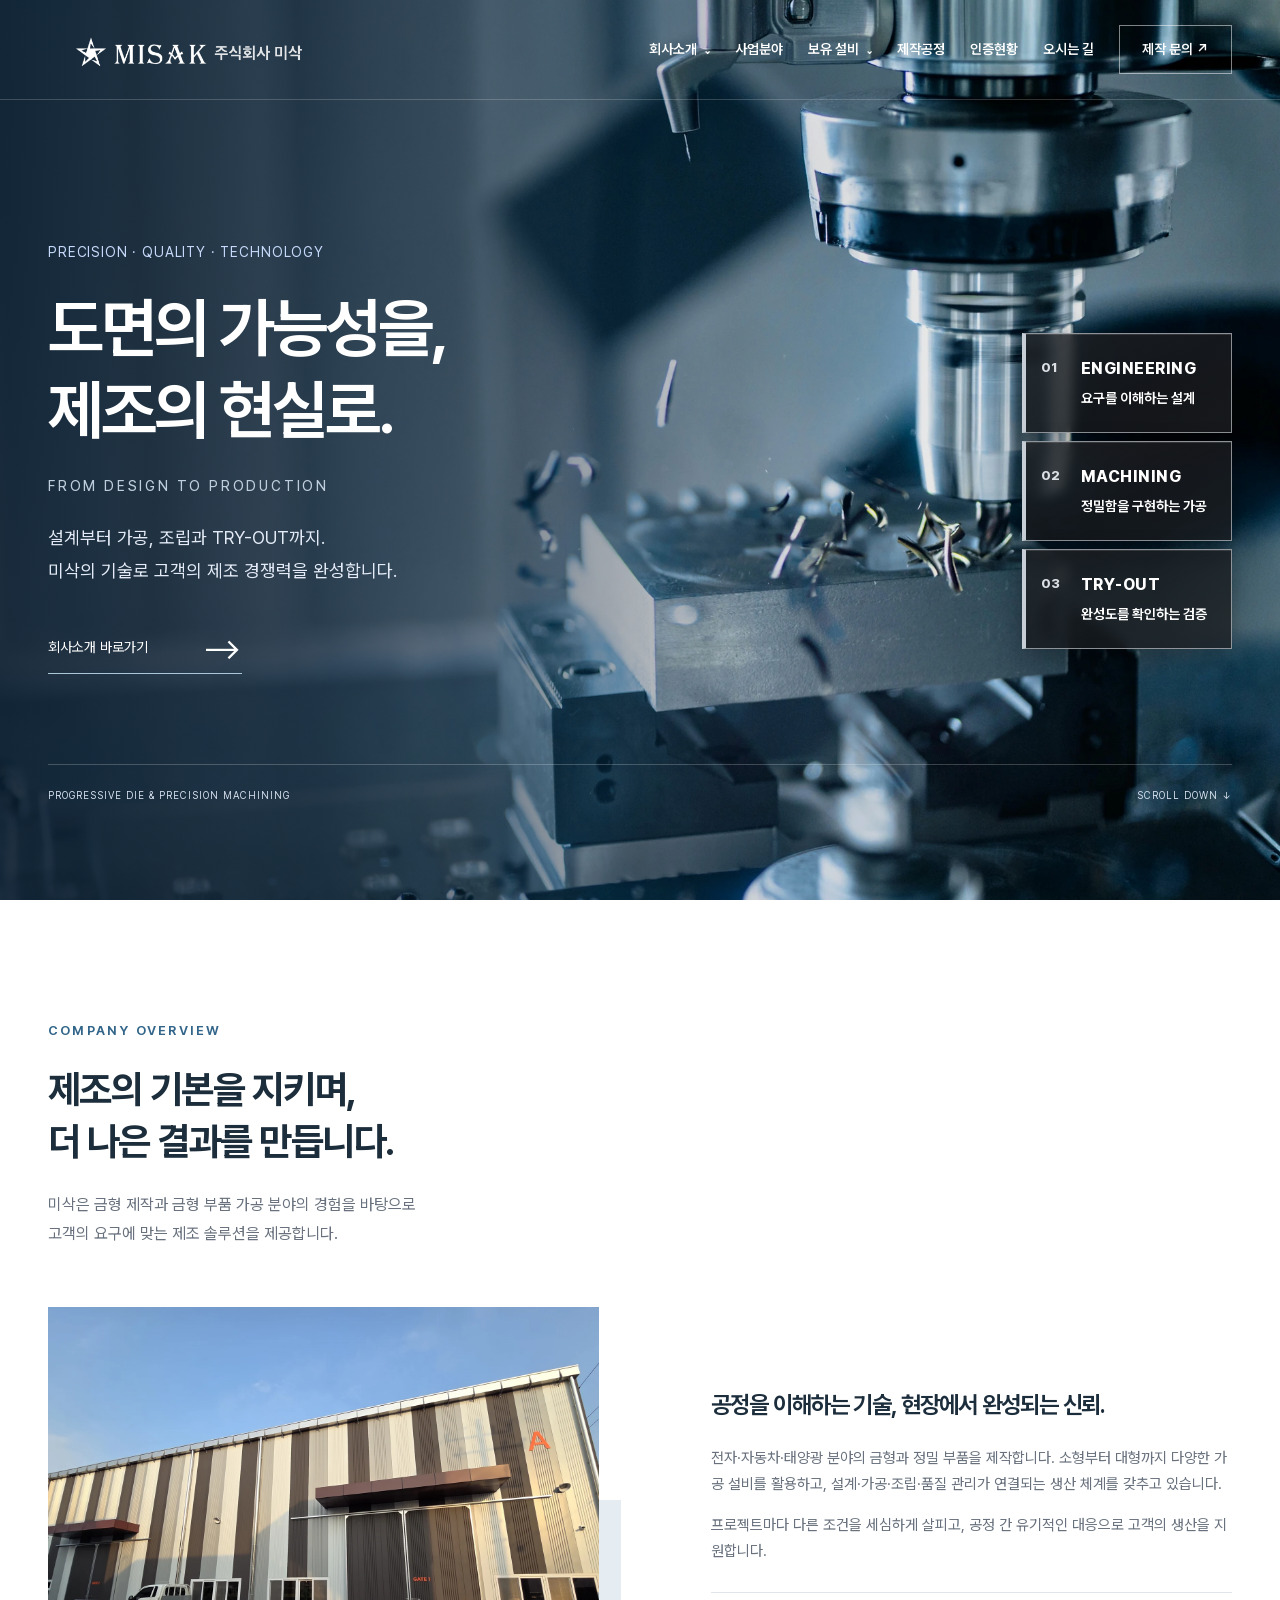
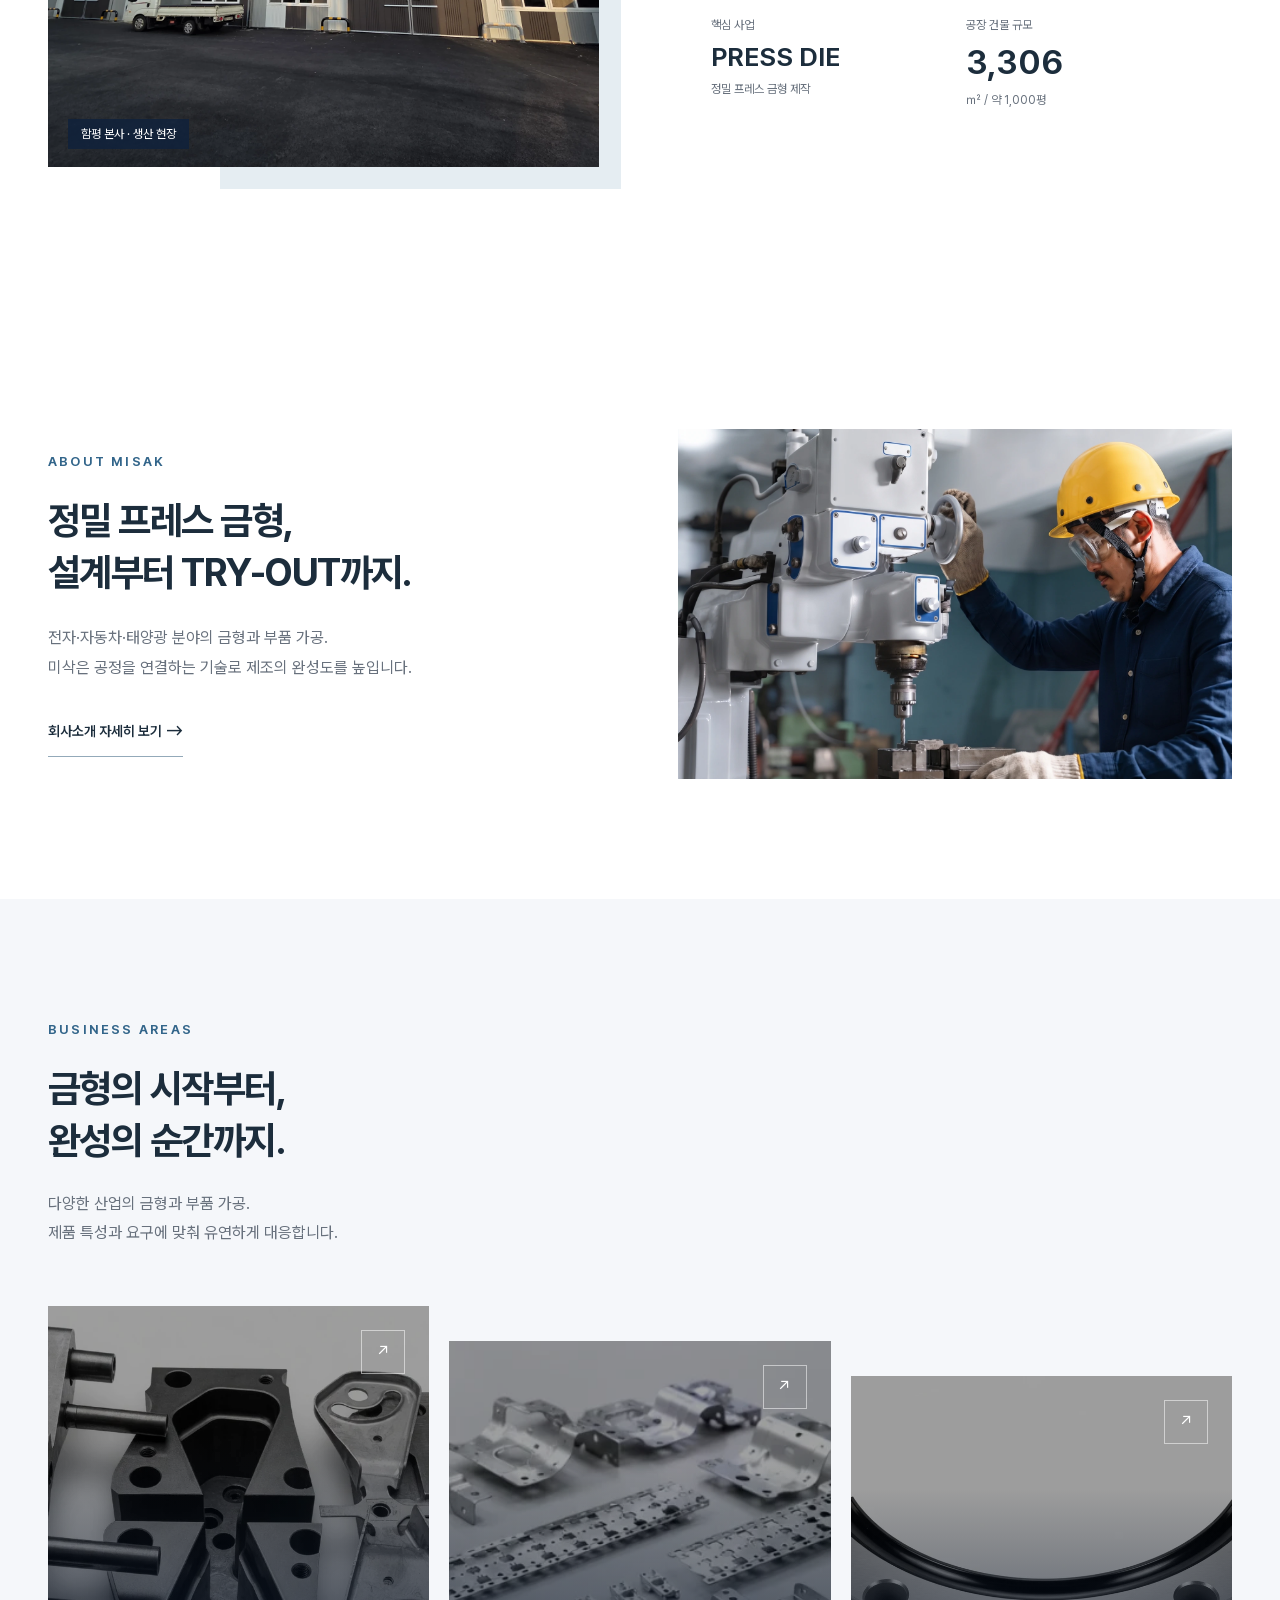
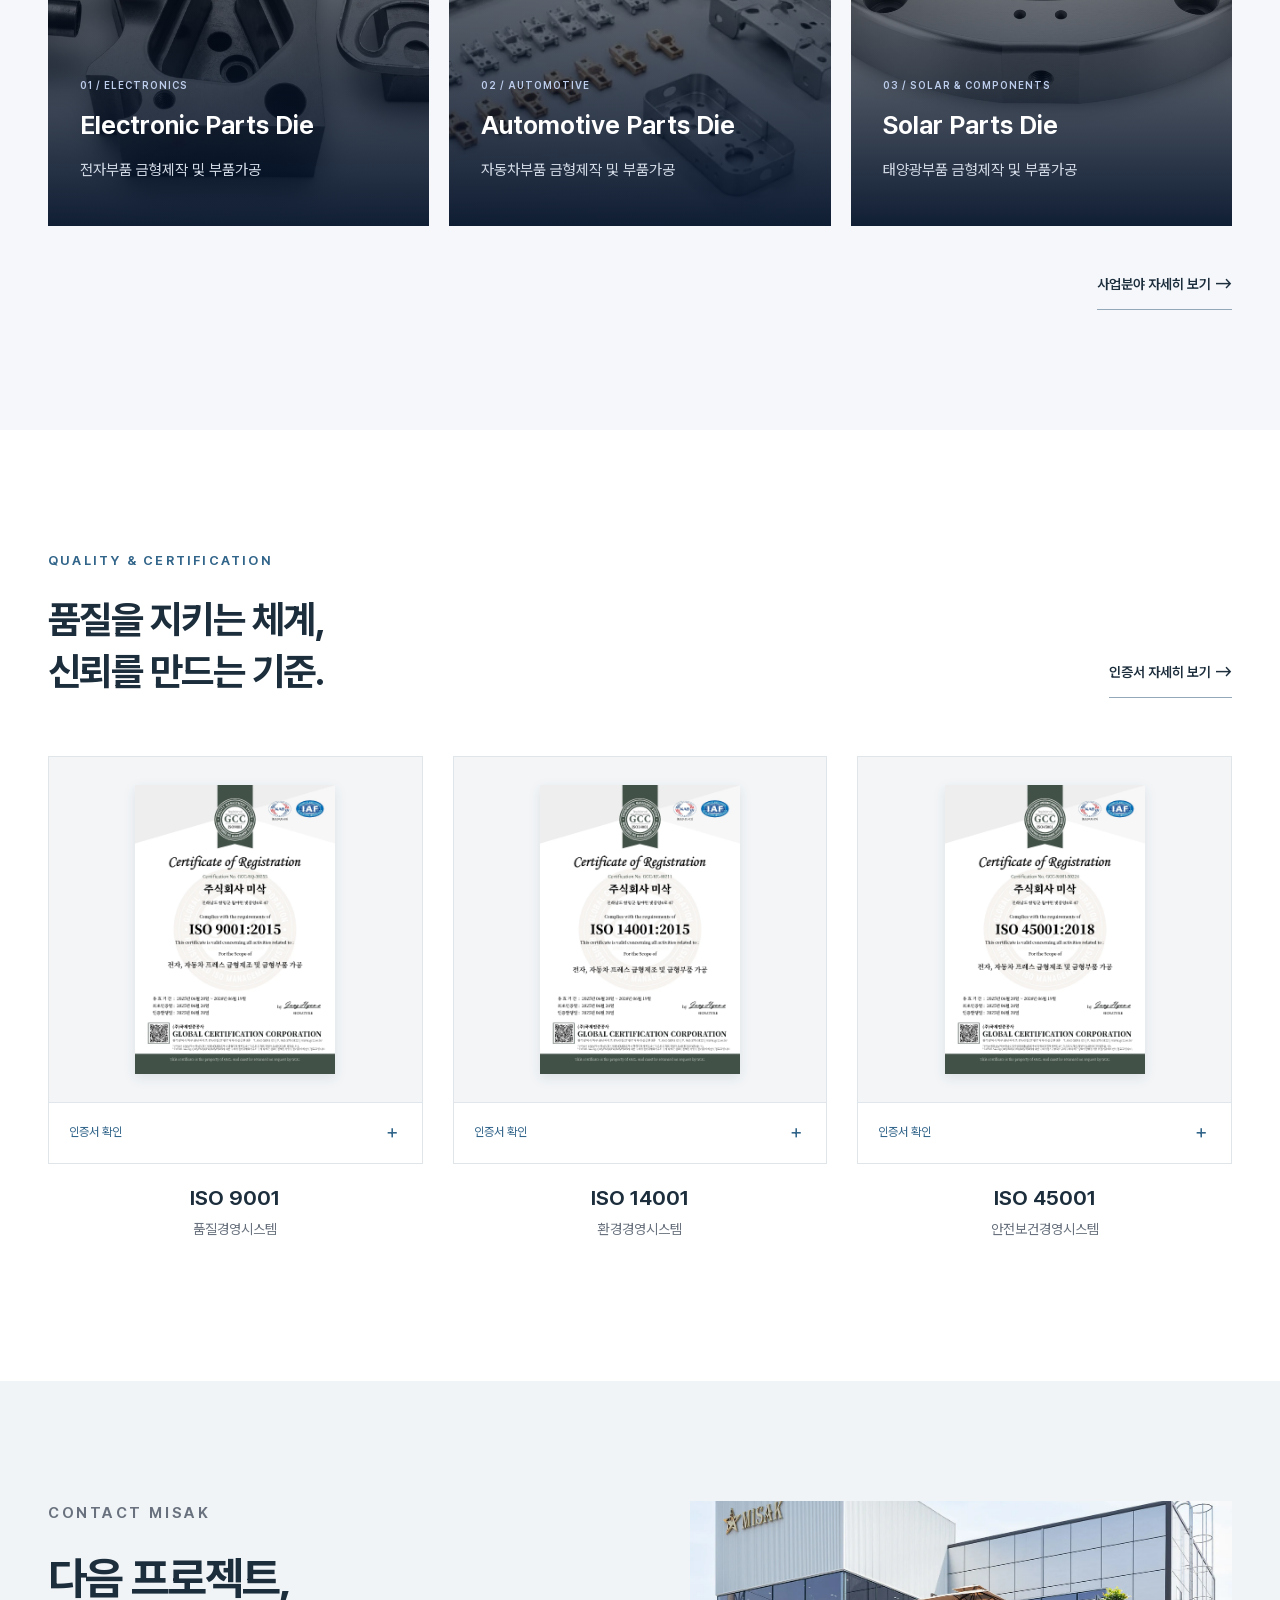
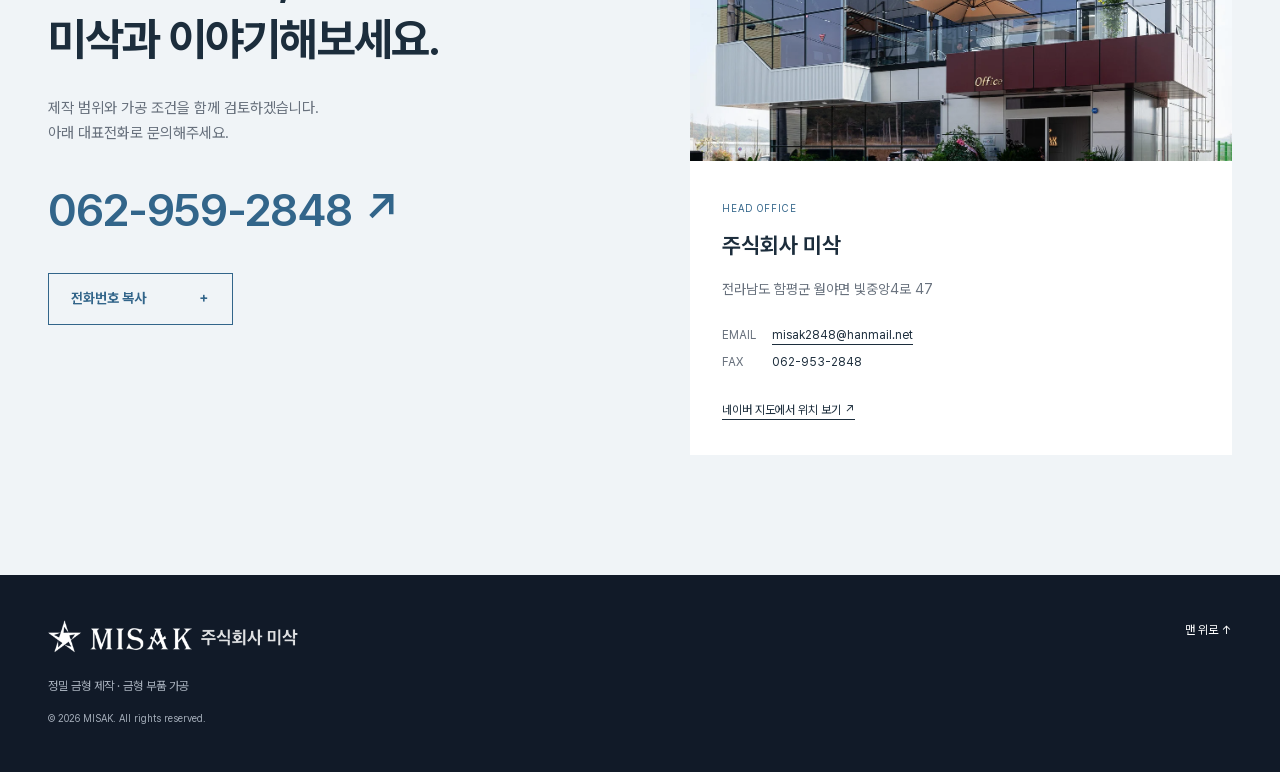
==== index.html @ 1038307a "Publish Misak company website" ====
<!doctype html><html lang="ko"><head><meta charset="UTF-8"><meta name="viewport" content="width=device-width,initial-scale=1"><meta name="description" content="미삭의 전자·자동차·태양광 금형 제작과 정밀 부품 가공 기술을 소개합니다."><meta name="theme-color" content="#102e39"><title>주식회사 미삭 | 정밀 금형과 부품 가공</title><link rel="stylesheet" href="style.css?v=20261104-hero-opacity80"><script src="script.js?v=process-sequence-slower" defer></script></head><body>
<a href="#main" class="skip">본문 바로가기</a><header><a href="index.html" class="brand" aria-label="미삭 홈"><img class="official-logo" src="assets/misak-logo.png" alt="MISAK 주식회사 미삭"></a><button class="menu-toggle" aria-expanded="false" aria-controls="nav">메뉴 <span>☰</span></button><nav id="nav" aria-label="주요 메뉴"><details class="nav-company"><summary>회사소개</summary><div><a href="company.html#company-profile">회사 개요</a><a href="company.html#greeting">CEO 인사말</a><a href="company.html#history">회사연혁</a><a href="company.html#organization">조직도</a></div></details><a href="business.html">사업분야</a><details class="nav-company nav-equipment"><summary>보유 설비</summary><div><a href="equipment.html?category=all#equipment">전체 설비</a><a href="equipment.html?category=press#equipment">프레스</a><a href="equipment.html?category=cnc#equipment">머시닝센터</a><a href="equipment.html?category=precision#equipment">정밀 가공·측정</a></div></details><a href="process.html">제작공정</a><a href="certificates.html">인증현황</a><a href="location.html">오시는 길</a><a href="index.html#contact" class="nav-cta">제작 문의 ↗</a></nav></header><main id="main"><section id="home" class="hero"><img src="assets/hero-machining.webp" alt="머시닝센터의 정밀 금속 가공 작업" fetchpriority="high"><div class="hero-shade"></div><div class="hero-inner wrap"><p class="eyebrow">PRECISION · QUALITY · TECHNOLOGY</p><h1>도면의 가능성을,<br>제조의 현실로.<span>FROM DESIGN TO PRODUCTION</span></h1><p class="hero-description">설계부터 가공, 조립과 TRY-OUT까지.<br>미삭의 기술로 고객의 제조 경쟁력을 완성합니다.</p><div class="actions"><a class="hero-more" href="company.html">회사소개 바로가기 <span>⟶</span></a></div><div class="hero-values" aria-label="미삭의 제작 흐름"><span><b>01</b>ENGINEERING<small>요구를 이해하는 설계</small></span><span><b>02</b>MACHINING<small>정밀함을 구현하는 가공</small></span><span><b>03</b>TRY-OUT<small>완성도를 확인하는 검증</small></span></div><div class="hero-bottom"><span>PROGRESSIVE DIE & PRECISION MACHINING</span><a href="business.html">SCROLL DOWN ↓</a></div></div></section><section id="overview" class="section wrap home-company-overview"><div class="section-head"><div><p class="eyebrow">COMPANY OVERVIEW</p><h2>제조의 기본을 지키며,<br>더 나은 결과를 만듭니다.</h2></div><p class="description">미삭은 금형 제작과 금형 부품 가공 분야의 경험을 바탕으로<br class="desktop"> 고객의 요구에 맞는 제조 솔루션을 제공합니다.</p></div><div class="about-grid"><figure class="factory-image reveal"><img src="assets/factory.webp" alt="미삭 공장 외관" loading="lazy"><figcaption>함평 본사 · 생산 현장</figcaption></figure><div class="about-copy reveal"><h3>공정을 이해하는 기술, 현장에서 완성되는 신뢰.</h3><p>전자·자동차·태양광 분야의 금형과 정밀 부품을 제작합니다. 소형부터 대형까지 다양한 가공 설비를 활용하고, 설계·가공·조립·품질 관리가 연결되는 생산 체계를 갖추고 있습니다.</p><p>프로젝트마다 다른 조건을 세심하게 살피고, 공정 간 유기적인 대응으로 고객의 생산을 지원합니다.</p><dl class="facts"><div><dt>핵심 사업</dt><dd class="fact-label">PRESS DIE<span>정밀 프레스 금형 제작</span></dd></div><div><dt>공장 건물 규모</dt><dd>3,306<span>㎡ / 약 1,000평</span></dd></div></dl></div></div></section><section class="section wrap home-overview"><div><p class="eyebrow">ABOUT MISAK</p><h2>정밀 프레스 금형,<br>설계부터 TRY-OUT까지.</h2><p>전자·자동차·태양광 분야의 금형과 부품 가공.<br>미삭은 공정을 연결하는 기술로 제조의 완성도를 높입니다.</p><a class="detail-link" href="company.html">회사소개 자세히 보기 ⟶</a></div><img src="assets/precision-worker.webp" alt="정밀 가공 작업 이미지" loading="lazy"></section><section id="business" class="section tinted home-business"><div class="wrap"><div class="section-head"><div><p class="eyebrow">BUSINESS AREAS</p><h2>금형의 시작부터,<br>완성의 순간까지.</h2></div><p class="description">다양한 산업의 금형과 부품 가공.<br>제품 특성과 요구에 맞춰 유연하게 대응합니다.</p></div><div class="product-grid"><article class="product reveal"><button class="image-button" data-image="assets/product-electronics.webp" data-title="전자 금형 부품" aria-label="전자 금형 부품 사진 크게 보기"><img src="assets/product-electronics.webp" alt="전자 금형용 정밀 가공 부품" loading="lazy"><span>↗</span></button><div><span class="index">01 / ELECTRONICS</span><h3>Electronic Parts Die</h3><p>전자부품 금형제작 및 부품가공</p></div></article><article class="product reveal"><button class="image-button" data-image="assets/product-auto.webp" data-title="자동차 금형 부품" aria-label="자동차 금형 부품 사진 크게 보기"><img src="assets/product-auto.webp" alt="다양한 금형 부품과 가공 제품" loading="lazy"><span>↗</span></button><div><span class="index">02 / AUTOMOTIVE</span><h3>Automotive Parts Die</h3><p>자동차부품 금형제작 및 부품가공</p></div></article><article class="product reveal"><button class="image-button" data-image="assets/product-solar.webp" data-title="정밀 부품 가공" aria-label="정밀 가공 부품 사진 크게 보기"><img src="assets/product-solar.webp" alt="곡면과 구멍을 정밀하게 가공한 금속 부품" loading="lazy"><span>↗</span></button><div><span class="index">03 / SOLAR & COMPONENTS</span><h3>Solar Parts Die</h3><p>태양광부품 금형제작 및 부품가공</p></div></article></div><div class="home-detail"><a class="detail-link" href="business.html">사업분야 자세히 보기 ⟶</a></div></div></section><section class="section wrap home-cert"><div class="section-head"><div><p class="eyebrow">QUALITY & CERTIFICATION</p><h2>품질을 지키는 체계,<br>신뢰를 만드는 기준.</h2></div><a class="detail-link" href="certificates.html">인증서 자세히 보기 ⟶</a></div><div class="certificate-gallery"><article class="certificate"><button data-image="assets/cert-iso9001.webp" data-title="ISO 9001 · 품질경영시스템" aria-label="ISO 9001 인증서 크게 보기"><span class="cert-paper"><img src="assets/cert-iso9001.webp" alt="주식회사 미삭 ISO 9001 인증서" loading="lazy"></span><span class="cert-view">인증서 확인 <b>＋</b></span></button><div><h3>ISO 9001</h3><p>품질경영시스템</p></div></article><article class="certificate"><button data-image="assets/cert-iso14001.webp" data-title="ISO 14001 · 환경경영시스템" aria-label="ISO 14001 인증서 크게 보기"><span class="cert-paper"><img src="assets/cert-iso14001.webp" alt="주식회사 미삭 ISO 14001 인증서" loading="lazy"></span><span class="cert-view">인증서 확인 <b>＋</b></span></button><div><h3>ISO 14001</h3><p>환경경영시스템</p></div></article><article class="certificate"><button data-image="assets/cert-iso45001.webp" data-title="ISO 45001 · 안전보건경영시스템" aria-label="ISO 45001 인증서 크게 보기"><span class="cert-paper"><img src="assets/cert-iso45001.webp" alt="주식회사 미삭 ISO 45001 인증서" loading="lazy"></span><span class="cert-view">인증서 확인 <b>＋</b></span></button><div><h3>ISO 45001</h3><p>안전보건경영시스템</p></div></article></div></section><section id="contact" class="section contact"><div class="wrap contact-grid"><div><p class="eyebrow">CONTACT MISAK</p><h2>다음 프로젝트,<br>미삭과 이야기해보세요.</h2><p>제작 범위와 가공 조건을 함께 검토하겠습니다.<br>아래 대표전화로 문의해주세요.</p><a class="contact-phone" href="tel:0629592848">062-959-2848 ↗</a><button class="button outline copy-phone">전화번호 복사 <span>＋</span></button><p class="copy-status" role="status" aria-live="polite"></p></div><div class="address-card"><img src="assets/office.webp" alt="미삭 사무동 외관" loading="lazy"><div><span>HEAD OFFICE</span><h3>주식회사 미삭</h3><p>전라남도 함평군 월야면 빛중앙4로 47</p><dl><div><dt>EMAIL</dt><dd><a href="mailto:misak2848@hanmail.net">misak2848@hanmail.net</a></dd></div><div><dt>FAX</dt><dd>062-953-2848</dd></div></dl><a href="https://map.naver.com/p/search/전라남도%20함평군%20월야면%20빛중앙4로%2047" target="_blank" rel="noopener noreferrer">네이버 지도에서 위치 보기 ↗</a></div></div></div></section></main><footer class="wrap"><a href="index.html" class="footer-brand" aria-label="미삭 홈"><img src="assets/misak-logo.png" alt="MISAK 주식회사 미삭"></a><p>정밀 금형 제작 · 금형 부품 가공</p><small>© 2026 MISAK. All rights reserved.</small><a href="index.html" class="top-link">맨 위로 ↑</a></footer>
<dialog class="image-dialog"><button class="dialog-close" aria-label="사진 닫기">닫기 ×</button><img alt=""><p></p></dialog>
</body></html>
---- style.css ----
@font-face{font-family:Pretendard;src:url('assets/PretendardVariable.woff2') format('woff2');font-weight:100 900;font-display:swap}
:root{--ink:#132f39;--muted:#60717a;--teal:#176d65;--lime:#dcf37e;--line:#dce3e3;--pale:#f2f6f4;--wrap:1280px}*{box-sizing:border-box}html{scroll-behavior:smooth;scroll-padding-top:100px}body{margin:0;font:400 16px/1.7 Pretendard,sans-serif;color:var(--ink);background:#fff}button,a{-webkit-tap-highlight-color:transparent}button{font:inherit;cursor:pointer}a{color:inherit;text-underline-offset:5px}img{display:block;width:100%;height:auto}h1,h2,h3,p,figure{margin:0}h1,h2,h3{word-break:keep-all}h2{font-size:clamp(30px,3vw,44px);line-height:1.35;letter-spacing:-.04em;font-weight:650}h3{font-weight:650;line-height:1.45}button:focus-visible,a:focus-visible{outline:3px solid #9dbd43;outline-offset:5px}.wrap{width:min(var(--wrap),calc(100% - 96px));margin-inline:auto}.skip{position:fixed;left:20px;top:-80px;z-index:100;background:white;padding:12px}.skip:focus{top:12px}header{height:92px;display:flex;justify-content:space-between;align-items:center;padding:0 48px;position:sticky;top:0;z-index:30;background:#fff;border-bottom:1px solid #e6ebea}.brand{display:flex;gap:10px;align-items:center;text-decoration:none;font-weight:800;letter-spacing:.04em;font-size:27px;line-height:1}.brand-mark{color:var(--teal);font-size:40px;font-weight:900;letter-spacing:-8px;margin-right:6px;transform:skew(-12deg)}.brand small{font-size:10px;letter-spacing:.14em;display:block;margin-top:7px;font-weight:500}nav{display:flex;align-items:center;gap:28px}nav a{font-size:14px;font-weight:600;text-decoration:none;padding-block:14px}nav a[aria-current],nav a:hover{color:var(--teal)}nav .nav-cta{background:var(--ink);color:#fff;padding:12px 22px;border-radius:3px}nav .nav-cta:hover{color:var(--lime)}.menu-toggle{display:none}.hero{min-height:660px;position:relative;isolation:isolate;color:white;display:flex;align-items:center}.hero>img{position:absolute;inset:0;height:100%;object-fit:cover;z-index:-2;object-position:center 45%}.hero-shade{position:absolute;inset:0;z-index:-1;background:linear-gradient(90deg,rgba(5,27,34,.92),rgba(6,33,38,.72) 40%,rgba(8,33,38,.1) 100%)}.hero-inner{padding-top:65px;padding-bottom:34px}.eyebrow{font-size:12px;letter-spacing:.14em;color:var(--teal);font-weight:650;margin-bottom:22px}.hero .eyebrow{color:var(--lime)}h1{font-size:clamp(42px,4.7vw,68px);line-height:1.22;letter-spacing:-.04em;font-weight:650}.hero-description{font-size:18px;line-height:1.85;color:#d8e4e4;margin-top:27px}.actions{display:flex;align-items:center;gap:30px;margin-top:36px}.button{border:1px solid var(--lime);background:var(--lime);color:var(--ink);display:inline-flex;align-items:center;justify-content:space-between;gap:30px;padding:13px 22px;min-height:50px;font-size:14px;font-weight:650;text-decoration:none;border-radius:3px;transition:background .2s,transform .2s}.button:hover{background:#e9ffa1;transform:translateY(-2px)}.text-link{font-size:14px;text-decoration:none}.hero-bottom{border-top:1px solid #ffffff35;margin-top:85px;padding-top:22px;display:flex;justify-content:space-between;font-size:10px;letter-spacing:.1em;color:#d9e7e7}.hero-bottom a{text-decoration:none}.intro-strip{display:grid;grid-template-columns:1.2fr 1fr 1fr 1fr;gap:24px;padding-block:40px;border-bottom:1px solid var(--line);align-items:center}.intro-strip p{font-size:19px;line-height:1.6}.intro-strip>div{border-left:1px solid var(--line);padding-left:30px}.intro-strip span{display:block;font-size:10px;letter-spacing:.08em;color:var(--muted);margin-bottom:8px}.intro-strip b{font-size:17px;font-weight:600}.section{padding-block:105px;scroll-margin-top:0}.section-head{display:flex;justify-content:space-between;align-items:end;gap:48px;margin-bottom:48px}.description{font-size:16px;line-height:1.85;color:var(--muted);max-width:420px}.about-grid{display:grid;grid-template-columns:1.1fr 1fr;gap:80px;align-items:center}.factory-image{position:relative}.factory-image img{height:425px;object-fit:cover}.factory-image figcaption{position:absolute;bottom:18px;left:20px;color:white;background:#17313dcc;padding:5px 13px;font-size:12px}.about-copy h3{font-size:28px;letter-spacing:-.03em;margin-bottom:24px}.about-copy>p{color:var(--muted);margin-top:16px;font-size:15px}.facts{display:grid;grid-template-columns:1fr 1.15fr;gap:24px;border-top:1px solid var(--line);padding-top:22px;margin:28px 0 0}.facts dt{font-size:12px;color:var(--muted)}.facts dd{margin:5px 0 0;font-size:34px;font-weight:650;line-height:1.3}.facts dd span{display:block;font-size:12px;font-weight:400;color:var(--muted);margin-top:8px}.tinted{background:var(--pale)}.product-grid{display:grid;grid-template-columns:repeat(3,minmax(0,1fr));gap:24px}.product{background:#fff}.image-button{width:100%;border:0;padding:0;background:#f7f8f7;position:relative;overflow:hidden}.image-button img{height:260px;object-fit:contain;transition:transform .4s}.image-button:hover img{transform:scale(1.04)}.image-button>span{position:absolute;bottom:14px;right:14px;width:35px;height:35px;display:grid;place-items:center;background:white;border-radius:50%}.product>div{padding:28px}.index{font-size:10px;letter-spacing:.1em;color:var(--teal);font-weight:600}.product h3{font-size:23px;margin:10px 0 14px}.product p{font-size:15px;color:var(--muted)}.business-note{margin-top:32px;border-top:1px solid #d2ded8;padding-top:25px;display:flex;align-items:center;gap:26px;font-size:13px}.business-note>span{font-size:10px;letter-spacing:.08em;color:var(--teal)}.business-note>a{margin-left:auto;white-space:nowrap}.equipment-tabs{display:flex;gap:10px;margin-bottom:28px;flex-wrap:wrap}.equipment-tabs button{min-height:44px;border:1px solid var(--line);background:#fff;color:var(--muted);padding:8px 20px;border-radius:2px;font-size:14px}.equipment-tabs button.selected{background:var(--ink);color:white;border-color:var(--ink)}.equipment-grid{display:grid;grid-template-columns:repeat(3,minmax(0,1fr));gap:24px}.equipment-grid article{border:1px solid var(--line)}.equipment-grid article[hidden]{display:none}.equipment-grid img{height:235px;object-fit:contain;padding:22px;background:#f9faf9}.equipment-grid article>div{padding:22px}.equipment-grid small{font-size:10px;letter-spacing:.1em;color:var(--teal)}.equipment-grid h3{font-size:20px;margin:7px 0}.equipment-grid p{color:var(--muted);font-size:13px}.equipment-caption{margin-top:26px;color:var(--muted);font-size:14px}.process{background:var(--ink);color:white}.process .eyebrow{color:var(--lime)}.process .description{color:#c0d0d4}.process-photos{display:grid;grid-template-columns:repeat(4,minmax(0,1fr));gap:16px}.process-photos figure{position:relative}.process-photos img{height:205px;object-fit:cover}.process-photos figcaption{position:absolute;bottom:0;left:0;right:0;background:linear-gradient(transparent,#000a);padding:30px 18px 14px;font-size:14px}.steps{list-style:none;padding:0;margin:35px 0 0;display:grid;grid-template-columns:repeat(4,minmax(0,1fr))}.steps li{border-top:1px solid #ffffff35;padding:25px 22px 0 0;position:relative}.steps span{color:var(--lime);font-size:12px}.steps h3{font-size:20px;margin:10px 0}.steps p{font-size:13px;color:#c0d0d4}.cert-grid{display:grid;grid-template-columns:repeat(3,minmax(0,1fr));gap:24px}.cert-grid article{padding:35px;border:1px solid var(--line);border-top:3px solid var(--teal)}.cert-grid span{font-size:10px;color:var(--teal);letter-spacing:.1em}.cert-grid h3{font-size:32px;margin:19px 0 8px}.cert-grid p{color:var(--muted);font-size:15px}.recognition{padding:28px 0 0;display:flex;gap:26px;flex-wrap:wrap;font-size:13px;color:var(--muted)}.recognition b{color:var(--ink)}.contact{background:var(--pale)}.contact-grid{display:grid;grid-template-columns:1fr 1fr;gap:100px}.contact h2{margin-bottom:26px}.contact p{font-size:15px;color:var(--muted)}.contact-phone{display:block;font-size:clamp(28px,3vw,42px);letter-spacing:-.025em;text-decoration:none;margin:25px 0;font-weight:600}.outline{background:transparent;border-color:#a3b4ad;min-width:185px}.outline:hover{background:#e5eeea}.copy-status{min-height:26px;margin-top:12px}.address-card{background:white;display:grid;grid-template-columns:42% 58%}.address-card>img{height:100%;object-fit:cover}.address-card>div{padding:30px}.address-card span{font-size:10px;letter-spacing:.1em;color:var(--teal)}.address-card h3{font-size:22px;margin:10px 0 16px}.address-card p{font-size:14px}.address-card dl{margin:23px 0;font-size:12px}.address-card dl>div{display:flex;gap:15px;margin-top:7px}.address-card dt{color:var(--muted);min-width:35px}.address-card dd{margin:0}.address-card a{font-size:12px}footer{padding-block:36px;position:relative}.footer-brand{font-size:24px;font-weight:800;text-decoration:none}.footer-brand span{font-size:13px;font-weight:500;margin-left:12px}footer p{font-size:12px;color:var(--muted);margin-top:14px}footer small{display:block;font-size:10px;color:var(--muted);margin-top:22px}.top-link{position:absolute;right:0;top:45px;font-size:12px;text-decoration:none}.image-dialog{max-width:min(1000px,92vw);padding:22px;border:0;border-radius:5px;max-height:92dvh}.image-dialog::backdrop{background:#06171ce0}.image-dialog img{max-height:70dvh;object-fit:contain}.image-dialog p{font-size:15px;margin-top:15px}.dialog-close{display:block;margin:0 0 15px auto;background:white;border:1px solid var(--line);padding:7px 14px}.reveal{opacity:1;transform:none}.motion .reveal{opacity:0;transform:translateY(24px);transition:opacity .7s,transform .7s}.motion .reveal.visible{opacity:1;transform:none}
@media(min-width:1600px){.hero{min-height:740px}}@media(max-width:1100px){header{padding:0 28px;height:80px}nav{gap:17px}nav a{font-size:13px}.wrap{width:calc(100% - 64px)}.about-grid{gap:40px}.section{padding-block:80px}.contact-grid{gap:40px}.address-card{grid-template-columns:1fr}.address-card>img{height:210px}.hero{min-height:630px}.process-photos img{height:170px}}@media(max-width:850px){html{scroll-padding-top:80px}.menu-toggle{display:flex;align-items:center;gap:18px;background:white;border:1px solid var(--line);border-radius:3px;padding:8px 13px;min-height:44px;font-size:13px}nav{display:none;position:absolute;top:80px;left:0;right:0;background:#fff;border-bottom:1px solid var(--line);padding:20px 32px;flex-direction:column;align-items:stretch;gap:0;max-height:calc(100dvh - 80px);overflow:auto}nav.open{display:flex}nav a{padding:13px 4px;font-size:15px}nav .nav-cta{margin-top:10px}.section-head{align-items:start;gap:24px;flex-direction:column}.intro-strip{grid-template-columns:repeat(3,1fr);gap:20px}.intro-strip>p{grid-column:1/-1}.intro-strip>div{padding-left:16px}.about-grid{grid-template-columns:1fr 1fr;gap:30px}.factory-image img{height:410px}.about-copy h3{font-size:23px}.product-grid{gap:15px}.product>div{padding:22px 18px}.product h3{font-size:20px}.image-button img{height:200px}.business-note{align-items:start;flex-direction:column;gap:10px}.business-note>a{margin-left:0}.equipment-grid{grid-template-columns:repeat(2,minmax(0,1fr))}.process-photos,.steps{grid-template-columns:repeat(2,minmax(0,1fr));gap:24px}.process-photos img{height:215px}.cert-grid{gap:14px}.cert-grid article{padding:24px 18px}.cert-grid h3{font-size:26px}.contact-grid{grid-template-columns:1fr 1fr;gap:30px}.contact h2{font-size:30px}.contact-phone{font-size:29px}}@media(max-width:600px){header{height:72px;padding:0 20px}.brand{font-size:24px}.brand-mark{font-size:34px}.brand small{font-size:9px}nav{top:72px}.wrap{width:calc(100% - 40px)}.hero{min-height:650px;align-items:stretch}.hero-inner{padding-top:73px;padding-bottom:24px}.hero>img{object-position:65% center}.hero-shade{background:linear-gradient(90deg,#061d27e8,#07242fb0)}h1{font-size:42px;line-height:1.3}.hero .eyebrow{font-size:10px;margin-bottom:25px}.hero-description{font-size:15px;margin-top:23px}.actions{gap:20px;align-items:start;flex-direction:column;margin-top:30px}.button{padding:12px 18px}.hero-bottom{font-size:8px;margin-top:62px;gap:14px}.hero-bottom>span{max-width:140px}.section{padding-block:62px}.section-head{margin-bottom:30px}.eyebrow{font-size:10px;margin-bottom:16px}h2{font-size:30px}.description{font-size:15px}.desktop{display:none}.intro-strip{padding-block:28px;gap:18px 10px}.intro-strip>p{font-size:18px}.intro-strip b{font-size:13px}.intro-strip span{font-size:8px;letter-spacing:0}.intro-strip>div{padding-left:9px}.about-grid{grid-template-columns:1fr;gap:30px}.factory-image img{height:280px}.about-copy h3{font-size:25px}.facts dd{font-size:32px}.product-grid{grid-template-columns:1fr;gap:24px}.image-button img{height:270px}.product>div{padding:24px}.product h3{font-size:23px}.business-note{margin-top:26px}.equipment-tabs{gap:7px}.equipment-tabs button{font-size:12px;padding:8px 12px}.equipment-grid{gap:12px}.equipment-grid img{height:160px;padding:13px}.equipment-grid article>div{padding:16px 12px}.equipment-grid h3{font-size:17px}.equipment-grid p{font-size:12px}.equipment-grid small{font-size:8px;letter-spacing:0}.equipment-caption{font-size:13px}.process-photos{gap:12px}.process-photos img{height:145px}.process-photos figcaption{font-size:12px;padding-left:12px}.steps{gap:25px 15px}.steps h3{font-size:18px}.steps li{padding:20px 0 0}.steps p{font-size:12px}.cert-grid{grid-template-columns:1fr;gap:14px}.cert-grid article{padding:24px;display:grid;grid-template-columns:1fr 1fr;align-items:center;gap:8px}.cert-grid h3{font-size:27px;grid-column:1;grid-row:2;margin:0}.cert-grid p{grid-column:2;grid-row:2;font-size:13px}.cert-grid span{grid-column:1/-1}.recognition{gap:12px}.recognition b{width:100%}.contact-grid{grid-template-columns:1fr;gap:28px}.contact-phone{font-size:35px}.address-card{grid-template-columns:1fr}.address-card>img{height:230px}.address-card>div{padding:25px}.top-link{top:40px}footer{padding-bottom:30px}.footer-brand{font-size:22px}.footer-brand span{font-size:12px}}
@media(prefers-reduced-motion:reduce){html{scroll-behavior:auto}*,*:before,*:after{transition:none!important;animation:none!important}.motion .reveal{opacity:1;transform:none}}
/* Corporate visual redesign — large photography and restrained blue identity */
:root{--ink:#172333;--muted:#68717d;--teal:#2459c4;--lime:#2459c4;--line:#e0e4eb;--pale:#f5f7fa;--wrap:1400px}h2{font-weight:700}header{position:fixed;inset:0 0 auto;height:100px;background:transparent;color:white;border-bottom:1px solid #ffffff30;transition:background .25s,color .25s}header.scrolled{height:80px;background:#fff;color:var(--ink);border-color:var(--line);box-shadow:0 3px 20px #10234a08}.brand-mark{color:inherit}.brand{font-size:30px;font-style:italic}nav{gap:38px}nav a{font-size:16px}nav .nav-cta{background:transparent;border:1px solid #ffffff80;border-radius:0}header.scrolled .nav-cta{color:white;background:var(--teal);border-color:var(--teal)}nav a:hover,nav a[aria-current]{color:#9cbcff}header.scrolled nav a:hover,header.scrolled nav a[aria-current]{color:var(--teal)}header.scrolled .nav-cta:hover{color:white}.hero{min-height:850px;min-height:100svh}.hero>img{object-position:center;filter:saturate(.65)}.hero-shade{background:linear-gradient(90deg,#071b37dc,#09234285 55%,#071b3750)}.hero-inner{padding-top:180px;padding-bottom:35px;position:relative}.hero .eyebrow{color:#c7dafb;letter-spacing:.24em;font-size:13px}.hero h1{font-size:clamp(48px,6.2vw,90px);font-weight:800;letter-spacing:-.035em;line-height:1.04;position:relative;z-index:1;max-width:1000px}.hero h1>span{display:block;font-size:clamp(23px,2.4vw,34px);letter-spacing:-.025em;font-weight:500;margin-top:28px}.hero-description{font-size:18px;color:#e4ebf6;line-height:1.9;margin-top:25px}.hero-more{display:flex;justify-content:space-between;align-items:center;gap:55px;text-decoration:none;font-size:13px;letter-spacing:.08em;border-bottom:1px solid #ffffff9c;padding:10px 0;min-width:180px}.hero-more span{font-size:30px;line-height:1}.hero-values{position:absolute;right:0;top:28%;display:flex;flex-direction:column;gap:14px}.hero-values>span{display:flex;flex-direction:column;justify-content:center;text-align:center;width:155px;height:155px;border-radius:50%;border:1px solid #ffffff50;background:#102b5377;backdrop-filter:blur(3px);font-size:18px;font-weight:700;letter-spacing:.03em}.hero-values>span:nth-child(2){background:#2459c4b0;margin-left:-70px}.hero-values small{font-size:11px;font-weight:400;letter-spacing:0;margin-top:8px;color:#d5e0f4}.hero-bottom{margin-top:90px;color:#d5deed}.intro-strip{padding-block:46px}.intro-strip b{font-weight:600}.section{padding-block:120px}.section-head{margin-bottom:58px}.eyebrow{letter-spacing:.17em;font-size:13px}.about-grid{gap:90px}.factory-image img{height:460px}.factory-image figcaption{background:#10223bd9}.facts dd.fact-label{font-size:26px}.tinted{background:#f5f7fa}.product-grid{gap:0}.product{position:relative;min-height:470px;background:#0b192d;overflow:hidden;color:white}.image-button{position:absolute;inset:0;height:100%;background:#101e30}.image-button img{width:100%;height:100%;object-fit:cover;filter:brightness(.63);transition:transform .6s,filter .6s}.image-button:hover img{transform:scale(1.05);filter:brightness(.8)}.image-button:after{content:'';position:absolute;inset:0;background:linear-gradient(transparent 25%,#06152ded)}.image-button>span{z-index:1;background:transparent;color:white;border:1px solid #ffffff85;border-radius:0;bottom:30px;right:30px;width:44px;height:44px}.product>div{position:absolute;bottom:0;left:0;right:0;padding:42px 32px;pointer-events:none}.product .index{color:#bdcdec}.product h3{font-size:29px}.product p{color:#d1d9e5;max-width:270px}.business-scope{display:grid;grid-template-columns:repeat(3,minmax(0,1fr));background:white}.business-scope>div{padding:30px;border:1px solid var(--line);border-top:0}.business-scope span{font-size:12px;color:var(--teal)}.business-scope h3{font-size:22px;margin:8px 0}.business-scope p{font-size:14px;color:var(--muted)}.business-note{border:0}.field-banner{padding:105px 0;background:linear-gradient(90deg,#05162bdf,#071e3a55),url('assets/process-cut.webp') center 55%/cover;color:white}.field-banner p{font-size:12px;letter-spacing:.2em;color:#bbd0f5;margin-bottom:24px}.field-banner h2{font-size:48px;font-weight:600}.field-banner a{display:inline-block;margin-top:28px;font-size:14px;text-decoration:none;border-bottom:1px solid #ffffff70;padding-bottom:10px}.equipment-grid{grid-template-columns:repeat(3,minmax(0,1fr));gap:28px}.equipment-grid article{border:0;background:#f6f7f9}.equipment-grid img{height:270px;background:#f3f4f6}.equipment-tabs button{border-radius:0}.equipment-tabs button.selected{background:var(--teal);border-color:var(--teal)}.process{background:#0e1b2e}.process .eyebrow,.steps span{color:#8db5ff}.process-photos{gap:0}.process-photos img{height:250px}.steps{gap:25px}.cert-grid article{border-top:2px solid var(--teal);background:#fafbfd}.contact{background:#eef2f8}.contact h2{font-size:45px}.contact-phone{color:var(--teal);font-size:45px}.outline{border-color:var(--teal);color:var(--teal);border-radius:0}.outline:hover{background:#e1e9f6}.address-card{grid-template-columns:1fr}.address-card>img{height:260px}.address-card>div{padding:32px}.address-card dd a{font-size:12px}footer.wrap{width:100%;padding:45px max(48px,calc((100vw - 1400px)/2));background:#111a28;color:white}footer .top-link{right:48px}footer p,footer small{color:#a5aeba}a:focus-visible,button:focus-visible{outline-color:#5989ee}
@media(min-width:1600px){.hero{min-height:900px;min-height:100svh}}@media(max-width:1100px){header{padding-inline:32px;height:90px}nav{gap:22px}nav a{font-size:14px}.hero-values>span{width:125px;height:125px;font-size:15px}.hero-values{right:0;top:28%}.hero-inner{padding-top:170px}.hero h1{font-size:68px}.product{min-height:430px}.product>div{padding:30px 24px}.product h3{font-size:25px}.about-grid{gap:40px}.section{padding-block:90px}.contact h2{font-size:36px}.contact-phone{font-size:35px}}
@media(max-width:850px){header,header.scrolled{height:80px}.menu-toggle{background:transparent;color:inherit;border-color:#ffffff60;border-radius:0}header.scrolled .menu-toggle{border-color:var(--line)}nav{color:var(--ink);top:80px}nav .nav-cta{background:var(--teal);color:white}nav a:hover,nav a[aria-current]{color:var(--teal)}.hero{min-height:850px}.hero h1{font-size:65px}.hero-values{position:static;flex-direction:row;gap:12px;margin-top:45px}.hero-values>span{width:110px;height:110px;font-size:13px}.hero-values>span:nth-child(2){margin:0}.hero-values small{font-size:10px}.hero-bottom{margin-top:40px}.business-scope h3{font-size:18px}.product>div{padding:28px 20px}.product h3{font-size:23px}.product p{font-size:14px}.equipment-grid{grid-template-columns:repeat(2,minmax(0,1fr))}.process-photos img{height:230px}.about-grid{gap:30px}.field-banner h2{font-size:40px}.contact-grid{grid-template-columns:1fr 1fr}.contact h2{font-size:30px}.contact-phone{font-size:29px}.address-card>div{padding:24px}}
@media(max-width:600px){header,header.scrolled{height:72px;padding-inline:20px}.brand{font-size:25px}nav{top:72px}.hero{min-height:800px}.hero-inner{padding-top:150px;padding-bottom:25px}.hero h1{font-size:clamp(36px,10vw,58px);line-height:1.09}.hero h1>span{font-size:22px;line-height:1.5;margin-top:25px}.hero .eyebrow{font-size:9px;letter-spacing:.15em}.hero-description{font-size:14px;line-height:1.9}.hero-values{gap:9px;margin-top:36px}.hero-values>span{width:96px;height:96px;font-size:11px}.hero-values small{font-size:9px}.hero .actions{flex-direction:row;align-items:center;gap:25px}.hero-more{min-width:155px;font-size:11px;gap:20px}.hero .text-link{font-size:12px}.hero-bottom{font-size:8px;margin-top:35px}.section{padding-block:65px}.section-head{margin-bottom:32px}.factory-image img{height:280px}.product-grid{gap:16px}.product{min-height:400px}.product>div{padding:35px 28px}.product h3{font-size:28px}.product p{max-width:260px}.image-button img{height:100%;object-fit:cover}.business-scope{grid-template-columns:1fr}.business-scope>div{padding:22px 25px;position:relative}.business-scope span{position:absolute;right:24px;top:25px}.business-scope h3{font-size:21px;margin-top:0}.business-scope p{font-size:13px}.field-banner{padding-block:70px}.field-banner h2{font-size:33px}.equipment-grid{gap:12px}.equipment-grid img{height:165px}.process-photos{gap:12px}.process-photos img{height:150px}.contact-grid{grid-template-columns:1fr}.contact h2{font-size:33px}.contact-phone{font-size:36px}.address-card>img{height:230px}.cert-grid article{background:white}footer.wrap{padding:35px 20px}footer .top-link{right:20px}}
.product .image-button>span{top:24px;bottom:auto;right:24px}
/* MISAK-specific composition: engineering sequence, offset photography, slate blue */
:root{--teal:#32658a;--lime:#32658a;--ink:#1c2d3c;--pale:#f4f6f7}.hero-shade{background:linear-gradient(90deg,#0a1e31ed,#122c4399 58%,#112a3a33)}.hero h1{font-size:clamp(48px,5.1vw,74px);font-weight:650;line-height:1.26;letter-spacing:-.045em}.hero h1>span{font-size:14px;letter-spacing:.2em;font-weight:450;margin-top:25px;color:#bfcedc}.hero-values{top:36%;right:0;gap:0;width:260px;border-top:1px solid #ffffff60}.hero-values>span,.hero-values>span:nth-child(2){width:100%;height:auto;min-height:100px;border:0;border-bottom:1px solid #ffffff40;border-radius:0;background:#0e283e55;backdrop-filter:none;margin:0;padding:20px 18px 20px 55px;position:relative;text-align:left;font-size:15px;align-items:flex-start}.hero-values b{position:absolute;left:15px;top:23px;font-size:10px;color:#a6c9e2;font-weight:400}.hero-values small{color:#d1dce5;margin-top:5px}.hero-more{border-bottom-color:#aac7d9}.factory-image{padding:0 22px 22px 0}.factory-image:after{content:'';position:absolute;right:0;bottom:0;width:70%;height:60%;background:#e5edf2;z-index:-1}.factory-image figcaption{bottom:40px}.product-grid{gap:20px}.product:nth-child(2){margin-top:35px}.product:nth-child(3){margin-top:70px}.product{min-height:450px}.business-scope{margin-top:30px;background:transparent;gap:20px}.business-scope>div{border:0;border-top:1px solid #bccbd7;background:transparent;padding:25px 0}.field-banner{background:linear-gradient(90deg,#122638eb,#112a4266),url('assets/process-assembly.webp') center/cover}.process{background:#172a3b}.cert-grid article{border-top-color:#668ba8}header.scrolled .nav-cta{background:#32658a;border-color:#32658a}.contact{background:#f0f4f7}.hero-values>span:hover{background:#20425d80}nav a:hover,nav a[aria-current]{color:#bad5e8}
@media(max-width:1100px){.hero-values{width:220px}.hero h1{font-size:60px}.hero-values>span{padding-left:45px}.product{min-height:430px}.product-grid{gap:15px}}
@media(max-width:850px){.hero-values{position:static;flex-direction:row;width:100%;margin-top:45px;border-top:1px solid #ffffff40}.hero-values>span,.hero-values>span:nth-child(2){min-width:0;flex:1;padding:34px 10px 16px;height:auto;min-height:100px;border-right:1px solid #ffffff25;font-size:12px}.hero-values b{top:12px;left:10px}.hero-values small{font-size:10px}.hero h1{font-size:58px}.hero h1>span{font-size:12px}.product:nth-child(2){margin-top:20px}.product:nth-child(3){margin-top:40px}.product>div{padding:25px 18px}}
@media(max-width:600px){.hero h1{font-size:clamp(36px,10.5vw,50px)}.hero h1>span{font-size:10px;letter-spacing:.17em}.hero-values{gap:0;margin-top:35px}.hero-values>span,.hero-values>span:nth-child(2){font-size:10px;padding:32px 8px 14px;min-height:95px}.hero-values small{font-size:9px;line-height:1.6;word-break:keep-all}.hero-values b{left:8px}.product:nth-child(2),.product:nth-child(3){margin-top:0}.product{min-height:400px}.product-grid{gap:20px}.product>div{padding:32px 25px}.business-scope{gap:0;margin-top:25px}.business-scope>div{padding:22px 0}.business-scope span{right:0}.factory-image{padding-right:15px;padding-bottom:15px}.factory-image figcaption{bottom:30px}}
/* Evidence-led credentials and visitor information */
header nav{gap:25px}header nav a{font-size:14px}.trust-section{background:#f3f6f8}.trust-grid{display:grid;grid-template-columns:repeat(3,minmax(0,1fr));gap:45px}.trust-grid article{border-top:2px solid #365d7b;padding-top:25px}.trust-grid span{font-size:11px;letter-spacing:.08em;color:var(--teal)}.trust-grid h3{font-size:25px;margin:20px 0 15px}.trust-grid p{font-size:15px;color:var(--muted);line-height:1.9}.trust-grid a{display:inline-block;margin-top:25px;text-decoration:none;font-size:13px;border-bottom:1px solid #a8bac8;padding-bottom:7px}.certificate-gallery{display:grid;grid-template-columns:repeat(3,minmax(0,1fr));gap:42px 30px}.certificate button{display:block;padding:0;width:100%;border:1px solid #e0e5ea;background:#f3f5f7;text-align:left;transition:box-shadow .2s,border-color .2s}.certificate button:hover{border-color:#8aa6bb;box-shadow:0 8px 24px #17334c12}.cert-paper{display:block;padding:28px;height:340px}.cert-paper img{width:100%;height:100%;object-fit:contain;filter:drop-shadow(0 4px 6px #18304118)}.cert-view{display:flex;justify-content:space-between;align-items:center;background:white;padding:13px 20px;font-size:12px;border-top:1px solid #e1e6ec;color:var(--teal)}.cert-view b{font-size:20px;font-weight:400}.certificate>div{padding:19px 0}.certificate h3{font-size:21px}.certificate p{font-size:14px;color:var(--muted);margin-top:5px}.location{background:white}.location-grid{display:grid;grid-template-columns:1.1fr 1fr;border:1px solid var(--line)}.location-grid>figure{position:relative;min-height:470px;background:#edf1f4}.location-grid>figure img{height:100%;object-fit:cover}.location-grid figcaption{position:absolute;left:20px;bottom:20px;background:#12273dd9;color:white;padding:8px 14px;font-size:12px}.location-info{padding:45px}.location-tag{font-size:10px;letter-spacing:.15em;color:var(--teal)}.location-info h3{font-size:26px;margin:15px 0 20px}.street{font-size:28px;line-height:1.5;font-weight:600;letter-spacing:-.02em}.location-sub{font-size:14px;color:var(--muted);margin-top:12px}.location-info dl{margin:26px 0;font-size:14px}.location-info dl>div{display:flex;gap:20px;margin-top:12px}.location-info dt{color:var(--muted);min-width:60px}.location-info dd{margin:0;overflow-wrap:anywhere}.location-info dd a{text-decoration:none}.location-actions{display:flex;gap:12px;flex-wrap:wrap}.map-button{background:var(--teal);color:white;border-radius:0;font-size:13px}.map-button:hover{background:#214b6a}.copy-address{background:white;color:var(--teal);border:1px solid #a9bdcc;padding:10px 15px;min-height:48px;font-size:13px}.address-status{font-size:12px;color:var(--teal);min-height:20px;margin-top:12px}
@media(max-width:1100px){header nav{gap:18px}header nav a{font-size:13px}.trust-grid{gap:25px}.cert-paper{height:300px;padding:22px}.location-info{padding:32px}.street{font-size:25px}}
@media(max-width:850px){header nav{gap:0}header nav a{font-size:15px}.trust-grid{gap:22px}.trust-grid h3{font-size:21px}.trust-grid p{font-size:14px}.certificate-gallery{grid-template-columns:repeat(2,minmax(0,1fr))}.location-grid{grid-template-columns:1fr}.location-grid>figure{min-height:0;height:350px}.location-info{padding:38px}.cert-paper{height:340px}}
@media(max-width:600px){.trust-grid{grid-template-columns:1fr;gap:30px}.trust-grid article{padding-top:20px}.trust-grid h3{font-size:24px;margin:12px 0}.trust-grid a{margin-top:15px}.certificate-gallery{gap:20px 12px}.cert-paper{height:210px;padding:13px}.cert-view{padding:10px 12px;font-size:11px}.certificate h3{font-size:17px}.certificate p{font-size:12px}.certificate>div{padding-top:12px}.location-grid>figure{height:240px}.location-info{padding:26px 20px}.street{font-size:25px}.location-info dl{font-size:13px}.location-info dl>div{gap:10px}.location-actions{flex-direction:column}.map-button{justify-content:center}.location-grid figcaption{left:12px;bottom:12px;font-size:11px}.location-tag{font-size:9px}}
header.scrolled nav .nav-cta[aria-current],header.scrolled nav .nav-cta:hover{color:#fff}
/* Focused home and dedicated content pages */
.nav-company{position:relative;font-size:14px;font-weight:600}.nav-company summary{cursor:pointer;list-style:none;padding:14px 0;min-height:44px}.nav-company summary::-webkit-details-marker{display:none}.nav-company summary:after{content:'⌄';margin-left:7px;font-size:12px}.nav-company>div{position:absolute;top:100%;left:-24px;width:165px;padding:12px 20px;background:#fff;color:var(--ink);box-shadow:0 10px 25px #152b4120;border:1px solid var(--line)}.nav-company>div a{display:block;font-size:14px;padding:10px 0}.nav-company summary:focus-visible{outline:2px solid var(--teal);outline-offset:4px}.inner-main{padding-top:80px}.page-heading{padding:65px 0;background:#eaf0f4;border-bottom:1px solid #dbe3e9}.page-heading p{font-size:12px;letter-spacing:.15em;color:var(--teal);margin-bottom:15px}.page-heading h1{font-size:44px;line-height:1.3;letter-spacing:-.03em;color:var(--ink)}.page-heading span{display:block;font-size:11px;color:#6b7a85;margin-top:24px}.subnav{display:flex;justify-content:center;gap:0;position:sticky;top:80px;z-index:15;background:#fff;border-bottom:1px solid var(--line);padding:0}.subnav a{min-width:180px;padding:18px 30px;text-align:center;border-right:1px solid var(--line);font-size:15px}.inner-main section{scroll-margin-top:65px}.inner-main>.section{padding-block:80px}.home-overview{display:grid;grid-template-columns:1fr 1fr;gap:75px;align-items:center}.home-overview>img{height:350px;object-fit:cover}.home-overview p:not(.eyebrow){color:var(--muted);font-size:16px;line-height:1.9;margin:24px 0}.detail-link{display:inline-block;text-decoration:none;font-size:14px;font-weight:600;border-bottom:1px solid #93a9b9;padding:12px 0}.home-detail{text-align:right;margin-top:35px}.home-contact{padding:75px 0;background:#192f41;color:#fff}.home-contact .wrap{display:flex;justify-content:space-between;align-items:center;gap:30px;flex-wrap:wrap}.home-contact .eyebrow{width:100%;color:#a8c6db;margin-bottom:0}.home-contact h2{font-size:36px}.home-contact .wrap>div{display:flex;flex-direction:column;gap:18px;align-items:flex-start}.home-contact .wrap>div>a:first-child{font-size:35px;text-decoration:none}.home-contact .detail-link{color:#d6e4ef}.history-list{margin-top:45px;border-top:2px solid #27465d;max-width:1000px}.history-list>div{display:grid;grid-template-columns:180px 1fr;gap:25px;padding:28px 0;border-bottom:1px solid #d7e0e6}.history-list b{font-size:30px;color:var(--teal);line-height:1.4}.history-list p{color:#4b5e6d;padding-top:5px;font-size:16px}.org-intro{color:var(--muted);margin-top:20px}.org-chart{margin-top:50px}.org-ceo{max-width:270px;margin:0 auto 50px;background:#233f55;color:white;padding:22px;text-align:center;font-size:22px;position:relative}.org-ceo:after{content:'';position:absolute;height:50px;width:1px;background:#b7c5cf;left:50%;top:100%}.org-pillars{display:grid;grid-template-columns:1fr 1.5fr;gap:30px;border-top:1px solid #b7c5cf;padding-top:30px}.org-pillar>h3{padding:18px;background:#e7eff5;text-align:center;color:#24465f;font-size:20px;border-top:3px solid #527c99}.org-teams{display:grid;grid-template-columns:repeat(2,minmax(0,1fr));gap:15px;margin-top:20px}.org-teams article{border:1px solid var(--line);padding:22px 15px;text-align:center}.org-teams h4{margin:0 0 14px;font-size:17px}.org-teams p{color:var(--muted);font-size:13px;line-height:1.9}.inner-page header.scrolled nav>a[aria-current]{color:var(--teal)}
@media(max-width:1100px){.home-overview{gap:40px}.nav-company{font-size:13px}.subnav{display:flex}.home-contact h2{font-size:32px}}
@media(max-width:850px){.nav-company{font-size:15px}.nav-company summary{padding:13px 4px}.nav-company>div{position:static;box-shadow:none;border:0;border-left:2px solid #d5e1e9;padding:0 20px;margin-bottom:12px;width:100%}.subnav{position:sticky;top:80px;left:auto;right:auto;flex-direction:row;overflow:auto;max-height:none;gap:0}.subnav a{min-width:0;flex:1;padding:15px 10px}.home-overview{gap:30px}.home-overview>img{height:330px}.home-overview p:not(.eyebrow){font-size:14px}.org-pillars{grid-template-columns:1fr 1fr;gap:20px}.org-teams{grid-template-columns:1fr}.home-contact .wrap>div>a:first-child{font-size:30px}}
@media(max-width:600px){.inner-main{padding-top:72px}.page-heading{padding:40px 0}.page-heading h1{font-size:32px}.page-heading p{font-size:10px}.subnav{top:72px}.subnav a{font-size:13px}.inner-main>.section{padding-block:55px}.home-overview{grid-template-columns:1fr;gap:25px}.home-overview>img{height:250px}.home-overview p:not(.eyebrow){font-size:15px}.home-contact{padding:55px 0}.home-contact h2{font-size:29px}.home-contact .wrap{gap:25px}.history-list>div{grid-template-columns:75px 1fr;gap:15px;padding:22px 0}.history-list b{font-size:25px}.history-list p{font-size:14px}.org-pillars{grid-template-columns:1fr;gap:30px}.org-teams{grid-template-columns:repeat(2,minmax(0,1fr))}.org-teams article{padding:20px 10px}.org-teams h4{font-size:15px}.org-teams p{font-size:12px}.org-ceo{font-size:20px;max-width:220px}.org-intro{font-size:14px}}
/* Supplied MISAK identity and hero copy */
header .brand{width:275px;flex-shrink:0;line-height:0;background:white;padding:0;border-radius:0}.official-logo{display:block;width:100%;height:auto}header.scrolled .brand{width:250px}.footer-brand{display:block;width:250px;line-height:0;background:#fff}.footer-brand img{width:100%;height:auto}.hero h1{font-family:Arial,Pretendard,sans-serif;font-size:clamp(44px,5.6vw,80px);font-weight:700;letter-spacing:-.025em;line-height:1.12;max-width:950px}.hero h1>span{font-family:Pretendard,Arial,sans-serif;font-weight:400;font-size:clamp(17px,1.9vw,27px);line-height:1.5;letter-spacing:0;color:#9dbde1;margin-top:25px}.hero .eyebrow{font-size:14px;font-weight:400;letter-spacing:.06em}.hero-description{font-size:18px;line-height:1.8;max-width:780px}.hero-values{width:210px;right:0;top:35%}.hero-values>span{font-size:13px}.hero-more{font-family:Pretendard,sans-serif;letter-spacing:0;font-size:14px}
@media(max-width:1100px){header .brand,header.scrolled .brand{width:220px}header nav{gap:15px}.hero h1{font-size:60px}.hero-values{width:185px}.hero-description{max-width:650px;font-size:16px}}
@media(max-width:850px){header .brand,header.scrolled .brand{width:250px}.hero h1{font-size:60px}.hero h1>span{font-size:22px;max-width:600px}.hero-values{width:100%}.hero-values>span{font-size:12px}.hero-description{font-size:16px}.hero .eyebrow{font-size:12px}.hero-inner{padding-top:160px}}
@media(max-width:600px){header .brand,header.scrolled .brand{width:225px}.hero h1{font-size:clamp(31px,8.2vw,47px);letter-spacing:-.03em;line-height:1.18;word-break:normal}.hero h1>span{font-size:17px;line-height:1.5;margin-top:22px;letter-spacing:0}.hero-description{font-size:14px;line-height:1.9}.hero .eyebrow{font-size:10px;letter-spacing:.035em}.hero-more{font-size:12px}.hero .actions{gap:20px}.hero-values>span{font-size:10px}.hero-inner{padding-top:145px}.footer-brand{width:220px}}
/* Clear process panels and restrained interaction */
.hero-values{border-top:0;gap:8px;z-index:3}.hero-values>span,.hero-values>span:nth-child(2){background:rgba(10,32,51,.88);border:1px solid #c9e1f04d;border-left:3px solid #8fc5e9;box-shadow:0 8px 24px #06172626;transition:transform .28s ease,background .28s ease,box-shadow .28s ease;transform-origin:right center;color:#fff}.hero-values small{color:#e0edf6}.hero-values b{color:#a8d7f7}.hero-values>span:hover{background:#214e70;transform:scale(1.065);box-shadow:0 14px 32px #04132150}.motion .reveal{opacity:0;transform:translateY(34px);transition:opacity .65s ease var(--reveal-delay,0ms),transform .65s cubic-bezier(.2,.65,.3,1) var(--reveal-delay,0ms)}.motion .reveal.visible{opacity:1;transform:translateY(0)}.certificate button{transition:transform .28s ease,box-shadow .28s ease,border-color .28s ease}.certificate button:hover{transform:translateY(-5px);box-shadow:0 14px 32px #16334c1c}.home-cert .cert-paper{height:345px}.hero-values>span{cursor:default}
@media(max-width:850px){.hero-values{gap:8px}.hero-values>span,.hero-values>span:nth-child(2){border:1px solid #c9e1f04d;border-top:2px solid #8fc5e9}.hero-values>span:hover{transform:scale(1.035);transform-origin:center}.home-cert .cert-paper{height:330px}}
@media(max-width:600px){.home-cert .certificate-gallery{grid-template-columns:1fr;gap:26px}.home-cert .cert-paper{height:360px;padding:22px}.home-cert .certificate h3{font-size:21px}.home-cert .certificate p{font-size:14px}.hero-values{gap:6px}.hero-values>span,.hero-values>span:nth-child(2){padding-inline:7px}.motion .reveal{transform:translateY(24px)}}
@media(prefers-reduced-motion:reduce){.motion .reveal{opacity:1;transform:none}.hero-values>span:hover,.certificate button:hover{transform:none}}
/* Logo contrast follows the header surface, retaining supplied artwork */
header .brand,header.scrolled .brand{background:transparent;padding:0}
header .brand{mix-blend-mode:screen}
header .official-logo{filter:invert(1);transition:filter .25s ease}
header.scrolled .brand,.inner-page header .brand{mix-blend-mode:multiply}
header.scrolled .official-logo,.inner-page header .official-logo{filter:none}
.footer-brand{background:transparent;mix-blend-mode:screen}
.footer-brand img{filter:invert(1)}
header .brand,header.scrolled .brand,.inner-page header .brand,.footer-brand{mix-blend-mode:normal;mask:url('assets/misak-logo-mask.svg') center/contain no-repeat;-webkit-mask:url('assets/misak-logo-mask.svg') center/contain no-repeat;background:#fff;aspect-ratio:5/1;display:block}
header.scrolled .brand,.inner-page header .brand{background:#111}
header .brand img,.footer-brand img{opacity:0;filter:none}

.hero-values>span,.hero-values>span:nth-child(2){background:rgba(255,255,255,.8);color:#173044;border-color:rgba(255,255,255,.55);border-left-color:#709ab6}.hero-values small{color:#3f596b}.hero-values b{color:#426f8f}.hero-values>span:hover{background:rgba(255,255,255,.94);color:#173044}
/* Frosted smoked-glass process panels */
.hero-values>span,.hero-values>span:nth-child(2){background:linear-gradient(145deg,rgba(104,120,132,.32),rgba(29,43,55,.57));color:#fff;border:1px solid rgba(224,239,250,.37);border-left:1px solid rgba(224,239,250,.37);border-radius:22px;backdrop-filter:blur(16px) saturate(125%);-webkit-backdrop-filter:blur(16px) saturate(125%);box-shadow:inset 0 1px 1px rgba(255,255,255,.42),inset 1px 0 1px rgba(255,255,255,.12),0 8px 24px rgba(3,17,29,.17);overflow:hidden;isolation:isolate}
.hero-values>span:before{content:'';position:absolute;inset:0;pointer-events:none;border-radius:inherit;background:linear-gradient(170deg,rgba(255,255,255,.16),transparent 30%,transparent 75%,rgba(255,255,255,.025));z-index:-1}
.hero-values small{color:#dce5ec}.hero-values b{color:#b5d6eb}.hero-values>span:hover{background:linear-gradient(145deg,rgba(127,148,163,.44),rgba(34,56,74,.63));color:#fff;box-shadow:inset 0 1px 2px rgba(255,255,255,.55),0 14px 32px rgba(2,16,28,.3);border-color:rgba(231,245,255,.65)}
@media(max-width:600px){.hero-values>span,.hero-values>span:nth-child(2){border-radius:15px;backdrop-filter:blur(12px);-webkit-backdrop-filter:blur(12px)}}
/* Align footer artwork's visible edge with the supporting text */
footer .footer-brand{width:250px;aspect-ratio:420/60;mask-size:303.57px 60.71px;-webkit-mask-size:303.57px 60.71px;mask-position:-30.95px -16.67px;-webkit-mask-position:-30.95px -16.67px;height:36px;margin:0 0 20px}
footer .footer-brand img{display:none}footer p,footer small{margin-left:0}footer p{margin-top:0;line-height:1.7}footer small{margin-top:14px;line-height:1.7}
@media(max-width:600px){footer .footer-brand{width:220px;height:32px;mask-size:267.14px 53.43px;-webkit-mask-size:267.14px 53.43px;mask-position:-27.24px -14.67px;-webkit-mask-position:-27.24px -14.67px;margin-bottom:18px}}
/* Lighter, clearer glass */
.hero-values>span,.hero-values>span:nth-child(2){background:linear-gradient(145deg,rgba(235,246,255,.14),rgba(169,199,220,.07));backdrop-filter:blur(6px) saturate(110%);-webkit-backdrop-filter:blur(6px) saturate(110%);border-color:rgba(237,248,255,.45);box-shadow:inset 0 1px 1px rgba(255,255,255,.28),0 5px 18px rgba(4,22,37,.08)}
.hero-values>span:before{background:linear-gradient(170deg,rgba(255,255,255,.09),transparent 35%)}
.hero-values>span:hover{background:linear-gradient(145deg,rgba(237,248,255,.23),rgba(176,208,230,.12));box-shadow:inset 0 1px 2px rgba(255,255,255,.4),0 10px 25px rgba(3,20,34,.15)}
.hero-values small{color:#f0f5f9}.hero-values b{color:#d1e9fa}
@media(max-width:600px){.hero-values>span,.hero-values>span:nth-child(2){backdrop-filter:blur(5px);-webkit-backdrop-filter:blur(5px)}}
/* Blue process-title accents and +3px panel typography */
.hero-values>span,.hero-values>span:nth-child(2){font-size:16px;color:#7fbcff}
.hero-values small{font-size:14px;color:#f0f5f9}.hero-values b{font-size:13px;color:#99caff}
.hero-values>span:hover{color:#91c7ff}
@media(max-width:850px){.hero-values>span,.hero-values>span:nth-child(2){font-size:15px}.hero-values small{font-size:13px}}
@media(max-width:600px){.hero-values>span,.hero-values>span:nth-child(2){font-size:13px;padding-top:35px;min-height:115px}.hero-values small{font-size:12px}.hero-values b{font-size:13px}}
/* Square glass panels, stronger white typography */
.hero-values>span,.hero-values>span:nth-child(2){color:#fff;font-weight:800;border-radius:0}
.hero-values>span:hover{color:#fff}
.hero-values small{color:#fff;font-weight:600}
.hero-values b{color:#fff;font-weight:650}
@media(max-width:600px){.hero-values>span,.hero-values>span:nth-child(2){text-align:center;align-items:center;padding:35px 6px 15px;border-radius:0}.hero-values b{left:0;right:0;text-align:center}.hero-values small{text-align:center;width:100%;word-break:keep-all}}
.company-editorial{background:#f3f6f8;border-top:1px solid var(--line)}.editorial-grid{display:grid;grid-template-columns:1fr 2fr;gap:85px}.editorial-grid h2{font-size:36px}.editorial-copy{font-size:17px;line-height:2;color:#465968;word-break:keep-all;overflow-wrap:break-word}.editorial-copy>p+p{margin-top:28px}.company-greeting{background:#fff}.greeting-lead{font-size:24px;line-height:1.7;color:#213e54;font-weight:600;letter-spacing:-.025em;margin-bottom:32px}.ceo-signature{border-top:1px solid var(--line);margin-top:35px;padding-top:24px;display:flex;gap:20px;align-items:baseline;color:#203b50}.ceo-signature span{font-size:20px;font-weight:650}.ceo-signature strong{font-size:15px;font-weight:500}
@media(max-width:850px){.editorial-grid{grid-template-columns:1fr;gap:30px}.editorial-copy{font-size:16px}.editorial-grid h2{font-size:32px}}
@media(max-width:600px){.editorial-grid{gap:25px}.editorial-grid h2{font-size:29px}.editorial-copy{font-size:15px;line-height:1.95}.editorial-copy>p+p{margin-top:23px}.greeting-lead{font-size:20px}.ceo-signature{gap:15px}.ceo-signature span{font-size:18px}}
/* Center all detail-page hero headings */
.inner-page .page-heading{text-align:center}
.inner-page .page-heading .wrap{display:flex;flex-direction:column;align-items:center}
.inner-page .page-heading h1,.inner-page .page-heading p,.inner-page .page-heading span{width:100%;text-align:center}

.home-company-overview{text-align:left}.home-company-overview .section-head{display:block}.home-company-overview .section-head .description{margin-top:22px;max-width:760px;text-align:left}.home-company-overview .about-copy,.home-company-overview p,.home-company-overview h2,.home-company-overview h3,.home-company-overview dl{text-align:left}

.home-company-overview .about-copy h3{font-size:clamp(20px,1.85vw,28px);white-space:nowrap;letter-spacing:-.045em}#business .section-head{display:block;text-align:left}#business .section-head .description{margin-top:22px;max-width:760px;text-align:left}#business p{text-align:left}
@media(max-width:850px){.home-company-overview .about-grid{grid-template-columns:1fr}.home-company-overview .about-copy h3{font-size:25px;white-space:normal}}
@media(max-width:600px){.home-company-overview .about-copy h3{font-size:23px}}
/* Company sections: centered copy paired with supplied photographs */
.editorial-grid{grid-template-columns:minmax(0,.85fr) minmax(0,1.15fr);gap:40px 65px;align-items:center}.editorial-grid>div:first-child{grid-column:1/-1;text-align:center}.editorial-photo{grid-column:1;grid-row:2;align-self:stretch;min-height:420px}.editorial-photo img{height:100%;max-height:650px;object-fit:cover}.editorial-copy{grid-column:2;grid-row:2;text-align:center;font-size:16px}.ceo-signature{justify-content:center}.editorial-grid .eyebrow{text-align:center}.company-greeting .editorial-photo img{object-position:60% center}.company-greeting .editorial-photo{max-height:700px}.company-editorial .editorial-copy p,.company-greeting .editorial-copy p{text-align:center}.subnav a[aria-current]{background:#e9f0f5;color:#244e6d}.animated-history{position:relative;border-top:0;padding-left:45px;margin-inline:auto;--history-progress:0%}.animated-history:before,.animated-history:after{content:'';position:absolute;top:0;left:12px;width:2px;background:#d5dee5;height:100%}.animated-history:after{height:var(--history-progress);background:#426e8d;transition:height .1s linear}.animated-history>div{position:relative;padding:32px 0;transition:opacity .7s,transform .7s}.animated-history>div:before{content:'';width:12px;height:12px;border:2px solid #a6bac9;background:#f5f7fa;border-radius:50%;position:absolute;left:-38px;top:44px;z-index:2;transition:background .4s,box-shadow .4s,border-color .4s}.animated-history>div.visible:before{background:#426e8d;border-color:#426e8d;box-shadow:0 0 0 6px #426e8d16}.animated-history>div.visible b{color:#294f6c}.inner-main #history>.wrap>.eyebrow,.inner-main #history h2,.inner-main #organization>h2,.inner-main #organization>.eyebrow,.inner-main #organization>.org-intro{text-align:center}
@media(max-width:850px){.editorial-grid{gap:30px;grid-template-columns:1fr}.editorial-photo,.editorial-copy{grid-column:1;grid-row:auto}.editorial-photo{min-height:0;height:340px}.editorial-photo img{height:100%;max-height:none}.editorial-copy{font-size:16px}.subnav a{font-size:13px}}
@media(max-width:600px){.subnav a{padding:15px 5px;font-size:12px}.editorial-photo{height:260px}.editorial-copy{font-size:15px}.animated-history{padding-left:30px}.animated-history:before,.animated-history:after{left:5px}.animated-history>div:before{left:-30px;top:32px}.animated-history>div{grid-template-columns:65px 1fr;padding:22px 0;gap:10px}}
@media(prefers-reduced-motion:reduce){.animated-history:after{height:100%}}
/* Individual company copy alignment and alternating central timeline */
#greeting .editorial-copy,#greeting .editorial-copy p{text-align:left}#greeting .ceo-signature{justify-content:flex-start}
#company-profile .editorial-grid>div:first-child,#company-profile .editorial-grid>div:first-child .eyebrow,#company-profile h2{text-align:left}#company-profile .editorial-copy,#company-profile .editorial-copy p{text-align:center}
.animated-history{padding-left:0;max-width:1120px;margin-top:60px}.animated-history:before,.animated-history:after{left:50%;transform:translateX(-50%)}.animated-history>div{display:flex;flex-direction:column;gap:12px;width:50%;margin-left:50%;padding:0 0 65px 60px;border:0;text-align:left;min-height:160px}.animated-history>div:nth-child(even){margin-left:0;padding:0 60px 65px 0;text-align:right}.animated-history>div:before{left:-8px;top:7px;width:16px;height:16px}.animated-history>div:nth-child(even):before{left:auto;right:-8px}.animated-history b{font-size:34px;line-height:1.3}.animated-history p{font-size:16px;line-height:1.9;padding-top:0}.animated-history>div:last-child{padding-bottom:15px}.motion .animated-history>div{transform:translateX(25px)}.motion .animated-history>div:nth-child(even){transform:translateX(-25px)}.motion .animated-history>div.visible{transform:translateX(0)}
@media(max-width:600px){.animated-history{padding-left:25px;margin-top:40px}.animated-history:before,.animated-history:after{left:5px;transform:none}.animated-history>div,.animated-history>div:nth-child(even){width:100%;margin-left:0;text-align:left;padding:0 0 40px 20px;min-height:120px;gap:10px}.animated-history>div:before,.animated-history>div:nth-child(even):before{left:-26px;right:auto;top:5px;width:13px;height:13px}.animated-history b{font-size:28px}.animated-history p{font-size:14px}.motion .animated-history>div,.motion .animated-history>div:nth-child(even){transform:translateY(24px)}.motion .animated-history>div.visible{transform:none}}
@media(prefers-reduced-motion:reduce){.motion .animated-history>div,.motion .animated-history>div:nth-child(even){transform:none}}

/* Full-screen company overview with the supplied B-building photograph */
#company-profile{position:relative;isolation:isolate;background:#fff;min-height:calc(100svh - 140px);display:flex;align-items:center;padding-block:85px;overflow:hidden}#company-profile:before{content:'';position:absolute;inset:0;z-index:-2;background:url('assets/company-b-building.webp') center 55%/cover no-repeat;opacity:.6}#company-profile:after{content:'';position:absolute;inset:0;z-index:-1;background:linear-gradient(90deg,rgba(255,255,255,.72),rgba(255,255,255,.48),rgba(255,255,255,.66))}#company-profile .editorial-photo{display:none}#company-profile .editorial-grid{display:block;max-width:1040px}#company-profile .editorial-copy{margin-top:38px;color:#203748;font-weight:500;text-shadow:0 1px 10px #ffffff80}#company-profile .editorial-copy p{font-size:17px;line-height:2}#company-profile .editorial-grid>div:first-child{margin-bottom:0}#company-profile .eyebrow{color:#28536f}
@media(max-width:600px){#company-profile{min-height:calc(100svh - 125px);padding-block:55px}#company-profile:before{background-position:65% center}#company-profile:after{background:rgba(255,255,255,.68)}#company-profile .editorial-copy{margin-top:28px}#company-profile .editorial-copy p{font-size:15px;line-height:1.95}}
/* Balanced company overview typography */
#company-profile:before{opacity:.8}
#company-profile .editorial-grid>div:first-child,#company-profile .editorial-grid>div:first-child .eyebrow,#company-profile h2{text-align:center}
#company-profile .editorial-copy{max-width:760px;margin:34px auto 0}
#company-profile .editorial-copy p{max-width:100%;text-wrap:balance;word-break:keep-all;overflow-wrap:break-word;line-height:2}
@media(max-width:600px){#company-profile .editorial-copy{max-width:100%;margin-top:28px}#company-profile .editorial-copy p{text-wrap:pretty;line-height:1.95}}
/* Readable overview copy over the factory photograph */
#company-profile .editorial-copy{max-width:860px;background:rgba(255,255,255,.9);padding:42px 48px;border:1px solid rgba(255,255,255,.8);box-shadow:0 12px 38px rgba(23,48,68,.1);color:#183348;text-shadow:none;font-weight:500}
#company-profile .editorial-copy p{font-size:18px;line-height:1.95;color:#183348}
#company-profile .editorial-copy>p+p{margin-top:25px}
@media(max-width:600px){#company-profile .editorial-copy{padding:28px 22px;margin-top:26px;background:rgba(255,255,255,.94)}#company-profile .editorial-copy p{font-size:16px;line-height:1.9}#company-profile .editorial-copy>p+p{margin-top:22px}}
/* Full-width white veil over the original-strength photograph */
#company-profile:before{opacity:1}
#company-profile:after{background:rgba(255,255,255,.76)}
#company-profile .editorial-copy{background:transparent;border:0;box-shadow:none;padding:0 32px;max-width:860px}
@media(max-width:600px){#company-profile:after{background:rgba(255,255,255,.8)}#company-profile .editorial-copy{background:transparent;padding:0 8px}}

/* Restore the original Korean hero message */
.hero h1{font-family:Pretendard,sans-serif;font-size:clamp(48px,5.1vw,74px);font-weight:650;line-height:1.26;letter-spacing:-.045em}.hero h1>span{font-size:14px;letter-spacing:.2em;font-weight:450;color:#bfcedc}
@media(max-width:1100px){.hero h1{font-size:60px}}
@media(max-width:850px){.hero h1{font-size:58px}.hero h1>span{font-size:12px}}
@media(max-width:600px){.hero h1{font-size:clamp(36px,10.5vw,50px)}.hero h1>span{font-size:10px;letter-spacing:.17em}}

.product h3{font-size:clamp(21px,2vw,28px);word-break:normal;overflow-wrap:normal}@media(max-width:850px){.product h3{font-size:21px}}@media(max-width:600px){.product h3{font-size:25px}}
.jig-scroll{height:280vh;position:relative;margin-bottom:45px}.jig-sticky{position:sticky;top:85px;height:calc(100svh - 100px);min-height:470px;background:radial-gradient(ellipse at 50% 35%,#edf2f8,#ccd9e5);overflow:hidden;border:1px solid #d1dce6}.jig-stage{position:absolute;inset:0 0 115px}.jig-photo,.jig-frame{position:absolute;inset:0;width:100%;height:100%;object-fit:contain;border:0}.jig-photo{padding:35px}.jig-frame{opacity:0;pointer-events:none}.jig-caption{position:absolute;left:30px;right:30px;bottom:26px;display:flex;justify-content:space-between;gap:20px;align-items:end;color:#17334b}.jig-caption span{font-size:10px;letter-spacing:.1em}.jig-caption h3{font-size:27px;margin:6px 0}.jig-caption p{font-size:12px;color:#526b7e}.jig-caption .jig-status{font-size:12px;letter-spacing:0;max-width:250px}.jig-progress{position:absolute;bottom:0;height:3px;background:#b7c6d4;width:100%}.jig-progress span{display:block;height:100%;width:0;background:#356d96}.jig-remaining{grid-template-columns:repeat(2,minmax(0,1fr))}.jig-remaining .product:nth-child(n){margin-top:0}
@media(max-width:600px){.jig-sticky{top:72px;height:calc(100svh - 85px);min-height:430px}.jig-stage{bottom:160px}.jig-photo{padding:12px}.jig-caption{left:20px;right:20px;bottom:23px;flex-direction:column;align-items:start;gap:13px}.jig-caption h3{font-size:23px}.jig-remaining{grid-template-columns:1fr}}
@media(prefers-reduced-motion:reduce){.jig-scroll{height:auto}.jig-sticky{position:relative;top:auto;height:600px}}
/* Keep the machining image clear; shade only behind the left-side copy */
.hero>img{filter:none}
.hero-shade{background:linear-gradient(90deg,rgba(6,23,39,.88) 0%,rgba(7,25,42,.75) 23%,rgba(8,28,45,.4) 43%,rgba(8,28,45,.1) 59%,transparent 74%)}
@media(max-width:600px){.hero-shade{background:linear-gradient(90deg,rgba(6,23,39,.86) 0%,rgba(7,25,42,.68) 36%,rgba(8,28,45,.27) 68%,transparent 100%)}}

/* Second business row: matching image-ready cards */
.business-secondary{margin-top:30px}.business-secondary .product:nth-child(n){margin-top:0}.business-image-slot{position:absolute;inset:0;background:linear-gradient(145deg,#6b7d8b,#293f53);display:flex;flex-direction:column;align-items:center;justify-content:center;padding-bottom:90px;gap:12px;color:#dce6ee}.business-image-slot:before{content:'';position:absolute;inset:24px;border:1px dashed #d8e3ed45}.slot-symbol{font-size:42px;font-weight:200;line-height:1}.slot-label{font-size:13px;letter-spacing:.05em}.product>.slot-copy{z-index:1;background:linear-gradient(transparent,#0c1b2eea);padding-top:70px}.business-secondary .index{color:#c3d6e7}.business-secondary .product{min-height:450px}@media(max-width:1100px){.business-secondary .product{min-height:430px}}@media(max-width:600px){.business-secondary{margin-top:24px}.business-secondary .product{min-height:400px}}
/* Center business introduction; alternating row entrances */
#business .section-head,#business .section-head .eyebrow,#business .section-head h2,#business .section-head .description{text-align:center}
#business .section-head .description{margin:22px auto 0}
#business{overflow:hidden}
.motion #business .product-grid:not(.business-secondary)>.product.reveal{transform:translateX(-65px)}
.motion #business .business-secondary>.product.reveal{transform:translateX(65px)}
.motion #business .product-grid>.product.reveal.visible{transform:translateX(0)}
@media(max-width:600px){.motion #business .product-grid:not(.business-secondary)>.product.reveal{transform:translateX(-30px)}.motion #business .business-secondary>.product.reveal{transform:translateX(30px)}.motion #business .product-grid>.product.reveal.visible{transform:none}}
@media(prefers-reduced-motion:reduce){.motion #business .product-grid>.product.reveal{transform:none;opacity:1}}

/* Equipment page uses the company-page sticky subnavigation layout */
.equipment-subnav{display:flex;position:sticky;top:80px;z-index:15;justify-content:center;gap:0;margin:0;padding:0;background:#fff;border-bottom:1px solid var(--line);flex-wrap:nowrap}.equipment-subnav button{border:0;border-right:1px solid var(--line);border-radius:0;min-width:180px;min-height:62px;padding:18px 28px;font-size:15px;font-weight:600;color:var(--ink);background:white}.equipment-subnav button:first-child{border-left:1px solid var(--line)}.equipment-subnav button.selected{background:#e9f0f5;color:#244e6d;border-color:var(--line)}.equipment-subnav button:hover{background:#f1f5f8}.equipment-subnav+#equipment .section-head{display:block;text-align:center}.equipment-subnav+#equipment .description{margin:22px auto 0;text-align:center}
@media(max-width:850px){.equipment-subnav{top:80px;position:sticky;flex-direction:row;left:auto;right:auto;max-height:none;overflow:visible;align-items:stretch}.equipment-subnav button{min-width:0;flex:1;padding:16px 10px;font-size:14px;min-height:56px}}
@media(max-width:600px){.equipment-subnav{top:72px}.equipment-subnav button{font-size:12px;padding:15px 5px;min-height:54px;white-space:normal;word-break:keep-all}}

.process-summary{grid-template-columns:repeat(3,minmax(0,1fr));gap:35px 38px;margin-top:45px}.process-summary li{padding:22px 15px 0 0}.process-summary h3{font-size:22px;margin:12px 0}.process-summary p{font-size:15px;line-height:1.85;max-width:350px}
@media(max-width:850px){.process-summary{grid-template-columns:repeat(2,minmax(0,1fr));gap:28px}}
@media(max-width:600px){.process-summary{grid-template-columns:1fr;gap:26px}.process-summary li{padding:20px 0 0}.process-summary h3{font-size:21px}.process-summary p{font-size:14px;max-width:none}}

/* One image above each of the six production steps */
.process-summary{margin-top:0;gap:30px}.process-summary li{padding:0;border:1px solid #ffffff23;background:#ffffff05;overflow:hidden}.process-step-image{margin:0;width:100%;aspect-ratio:16/10;overflow:hidden}.process-step-image img{width:100%;height:100%;object-fit:cover;transition:transform .45s ease}.process-summary li:hover .process-step-image img{transform:scale(1.035)}.process-step-copy{padding:25px 26px 30px}.process-summary h3{margin:10px 0 13px}.process-summary p{max-width:none}.process-summary li:nth-child(2) .process-step-image img{object-fit:contain;background:#e9edf1;padding:14px}
@media(max-width:600px){.process-summary{gap:24px}.process-summary li{padding:0}.process-step-copy{padding:23px}.process-step-image{aspect-ratio:16/10}}
@media(prefers-reduced-motion:reduce){.process-summary li:hover .process-step-image img{transform:none}}
.process-summary>.process-sequence{opacity:0;transform:translateY(42px);transition:opacity .7s ease var(--step-delay,0ms),transform .7s cubic-bezier(.2,.65,.3,1) var(--step-delay,0ms)}
.process-summary>.process-sequence.sequence-visible{opacity:1;transform:translateY(0)}
@media(prefers-reduced-motion:reduce){.process-summary>.process-sequence{opacity:1;transform:none;transition:none}}

.process-summary>.process-sequence{transition-duration:.85s}
/* Direction markers between the numbered production cards */
.process-summary{column-gap:42px;row-gap:48px}.process-summary>li{position:relative;overflow:visible}
.process-summary>li:not(:last-child):after{content:'→';position:absolute;right:-35px;top:46%;width:28px;height:28px;display:grid;place-items:center;color:#b6d2e7;font-size:26px;line-height:1;pointer-events:none}
.process-summary>li:nth-child(3):after{content:'↓';right:calc(50% - 14px);top:auto;bottom:-39px}
.process-step-image{overflow:hidden}
@media(min-width:601px) and (max-width:850px){.process-summary>li:nth-child(3):after{content:'→';right:-35px;top:46%;bottom:auto}.process-summary>li:nth-child(2n):not(:last-child):after{content:'↓';right:calc(50% - 14px);top:auto;bottom:-39px}}
@media(max-width:600px){.process-summary{row-gap:44px}.process-summary>li:not(:last-child):after,.process-summary>li:nth-child(3):after{content:'↓';right:calc(50% - 14px);top:auto;bottom:-37px;font-size:25px}}
/* Desktop production flow: 01 → 02 → 03, then 04 ← 05 ← 06 visually */
@media(min-width:851px){.process-summary>li:nth-child(4){grid-column:3;grid-row:2}.process-summary>li:nth-child(5){grid-column:2;grid-row:2}.process-summary>li:nth-child(6){grid-column:1;grid-row:2}.process-summary>li:nth-child(4):after,.process-summary>li:nth-child(5):after{content:'←';right:auto;left:-35px;top:46%;bottom:auto}}

/* Center supporting content on process, credentials and location pages */
#process .section-head,#quality .section-head,#location .section-head{display:block;text-align:center}#process .section-head .description,#quality .section-head .description,#location .section-head .description{margin:22px auto 0;text-align:center}#process .section-head h2,#process .section-head .eyebrow,#quality .section-head h2,#quality .section-head .eyebrow,#location .section-head h2,#location .section-head .eyebrow{text-align:center}.process-step-copy,.process-step-copy p,.certificate>div,.recognition{text-align:center}.recognition{justify-content:center}.location-info,.location-info p{text-align:center}.location-info dl>div,.location-actions{justify-content:center}.location-info dl>div{flex-wrap:wrap}.naver-map-area{min-height:460px;background:#edf2f5;display:grid;place-items:center;padding:30px}.naver-map-pending{text-align:center;max-width:340px}.map-location-icon{font-size:60px;color:#2b805b;display:block;line-height:1.2;margin-bottom:22px}.naver-map-pending h3{font-size:25px}.naver-map-pending p{font-size:15px;line-height:1.8;color:var(--muted);margin:18px 0 25px}.naver-map-pending a{display:inline-block;padding:12px 22px;background:#228151;color:white;text-decoration:none;font-size:14px}.naver-map-area iframe{width:100%;height:100%;border:0}@media(max-width:600px){.naver-map-area{min-height:300px;padding:25px}.location-actions{align-items:stretch}.location-info dl>div{gap:8px}}

.embedded-location-map{min-height:480px;position:relative;background:#e9eef2}.embedded-location-map iframe{position:absolute;inset:0;width:100%;height:100%;border:0}.location-grid{align-items:stretch}@media(max-width:850px){.embedded-location-map{min-height:380px}}@media(max-width:600px){.embedded-location-map{min-height:320px}}

/* Home hero copy enters in reading order; keep the image still. */
@keyframes hero-copy-enter{from{opacity:0;transform:translateY(26px)}to{opacity:1;transform:translateY(0)}}
@media(prefers-reduced-motion:no-preference){
.hero-inner>.eyebrow,.hero-inner>h1,.hero-inner>.hero-description,.hero-inner>.actions,.hero-values>span{animation:hero-copy-enter .9s cubic-bezier(.22,1,.36,1) both}
.hero-inner>.eyebrow{animation-delay:.2s}
.hero-inner>h1{animation-delay:.4s}
.hero-inner>.hero-description{animation-delay:.65s}
.hero-inner>.actions{animation-delay:.85s}
.hero-values>span{animation-fill-mode:backwards;animation-delay:1s}
.hero-values>span:nth-child(2){animation-delay:1.15s}
.hero-values>span:nth-child(3){animation-delay:1.3s}
}

/* Home business introduction aligns with the cards below. */
#business.home-business .section-head,#business.home-business .section-head .eyebrow,#business.home-business .section-head h2,#business.home-business .section-head .description{text-align:left}
#business.home-business .section-head .description{margin:22px 0 0}

/* Stronger contrast for hero process cards over the machining photo. */
.hero-values>span,.hero-values>span:nth-child(2){background:linear-gradient(125deg,rgba(15,40,62,.91),rgba(18,49,72,.83));border:1px solid rgba(190,225,250,.7);border-left:4px solid #8ed3ff;box-shadow:inset 0 1px 0 rgba(255,255,255,.18),0 8px 24px rgba(0,12,24,.25);color:#fff}
.hero-values>span:before{background:linear-gradient(150deg,rgba(158,215,255,.08),transparent 55%)}
.hero-values b{color:#a6ddff;font-weight:800}
.hero-values small{color:#fff;font-weight:650}
.hero-values>span:hover{background:linear-gradient(125deg,rgba(24,61,88,.96),rgba(19,54,80,.93));border-color:#b7e5ff;box-shadow:0 12px 30px rgba(0,12,24,.32)}

/* Neutral charcoal separates the cards from the blue machining photo. */
.hero-values>span,.hero-values>span:nth-child(2){background:linear-gradient(125deg,rgba(19,21,24,.8),rgba(28,30,33,.8));border-color:rgba(222,226,231,.6);border-left-color:#c8ced5;box-shadow:inset 0 1px 0 rgba(255,255,255,.12),0 8px 24px rgba(0,0,0,.3)}
.hero-values>span:before{background:linear-gradient(150deg,rgba(255,255,255,.045),transparent 55%)}
.hero-values b{color:#dce0e5}
.hero-values>span:hover{background:linear-gradient(125deg,rgba(32,34,37,.8),rgba(39,41,44,.8));border-color:#edf0f3;box-shadow:0 12px 30px rgba(0,0,0,.36)}

#equipment .equipment-grid img.equipment-contain{object-fit:contain;background:#fff;padding:16px}#equipment .equipment-grid img.equipment-photo{object-fit:cover}

/* Photographic detail-page heroes with a shared legible title treatment. */
.inner-page .photo-heading{position:relative;isolation:isolate;overflow:hidden;min-height:300px;display:flex;align-items:center;padding:64px 0;background:#19232c;border-bottom:0}
.photo-heading:before{content:'';position:absolute;inset:0;z-index:-2;background-image:var(--heading-image);background-size:cover;background-position:var(--heading-position,center)}
.photo-heading:after{content:'';position:absolute;inset:0;z-index:-1;background:linear-gradient(90deg,rgba(9,15,22,.65),rgba(9,15,22,.5) 50%,rgba(9,15,22,.65))}
.inner-page .photo-heading h1{color:#fff;text-shadow:0 2px 16px rgba(0,0,0,.25)}
.inner-page .photo-heading p{color:#dce9f3}
.inner-page .photo-heading span{color:#e0e6eb}
@media(max-width:600px){.inner-page .photo-heading{min-height:250px;padding:45px 0}.photo-heading:after{background:rgba(9,15,22,.6)}}

/* One consistent equipment card frame for every source image. */
#equipment .equipment-grid{align-items:stretch}
#equipment .equipment-grid article{display:flex;flex-direction:column;background:#f5f7f9;border:1px solid #e1e6eb}
#equipment .equipment-grid article[hidden]{display:none}
#equipment .equipment-grid img,#equipment .equipment-grid img.equipment-contain,#equipment .equipment-grid img.equipment-photo{width:100%;height:280px;object-fit:contain;padding:24px;background:#fff;flex-shrink:0;border-bottom:1px solid #e1e6eb}
#equipment .equipment-grid article>div{padding:24px;min-height:150px;flex:1;background:#f5f7f9}
@media(max-width:850px){#equipment .equipment-grid img,#equipment .equipment-grid img.equipment-contain,#equipment .equipment-grid img.equipment-photo{height:240px;padding:20px}}
@media(max-width:600px){#equipment .equipment-grid img,#equipment .equipment-grid img.equipment-contain,#equipment .equipment-grid img.equipment-photo{height:180px;padding:14px}#equipment .equipment-grid article>div{padding:16px 12px;min-height:145px}}
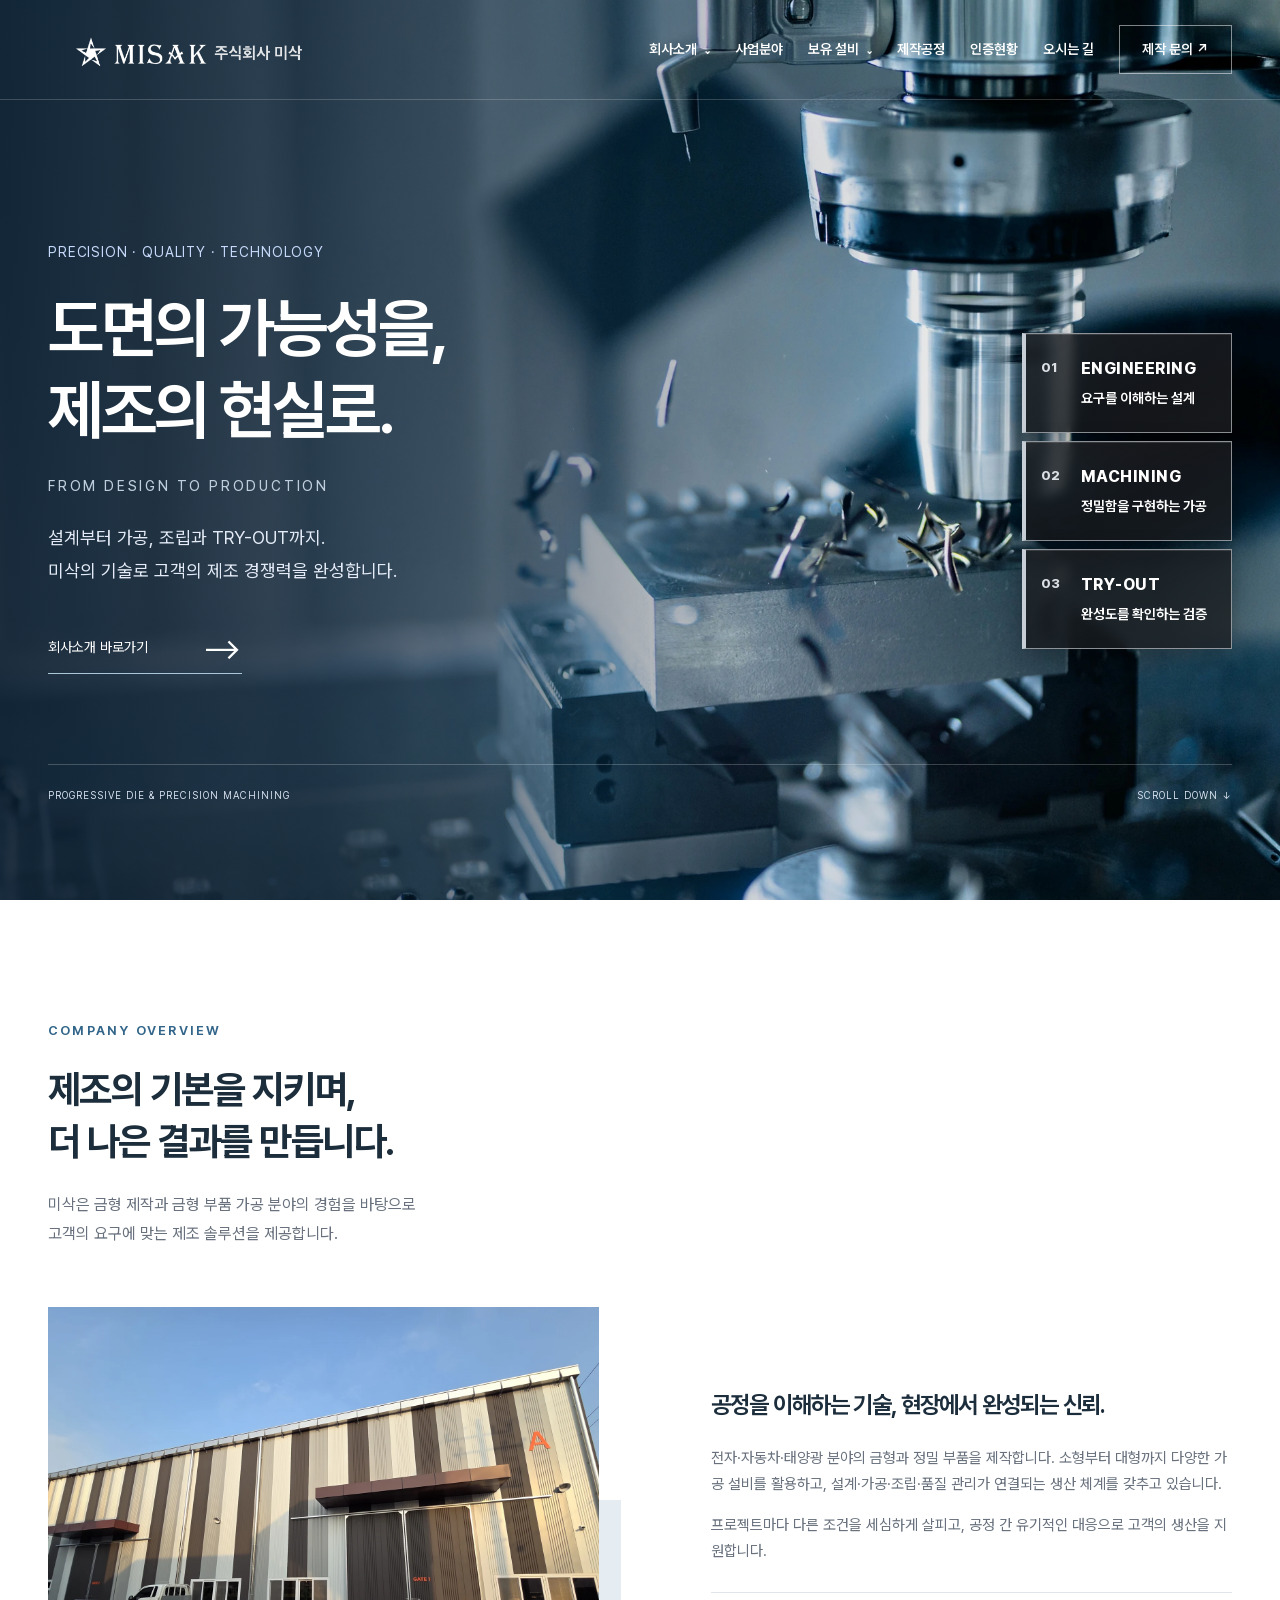
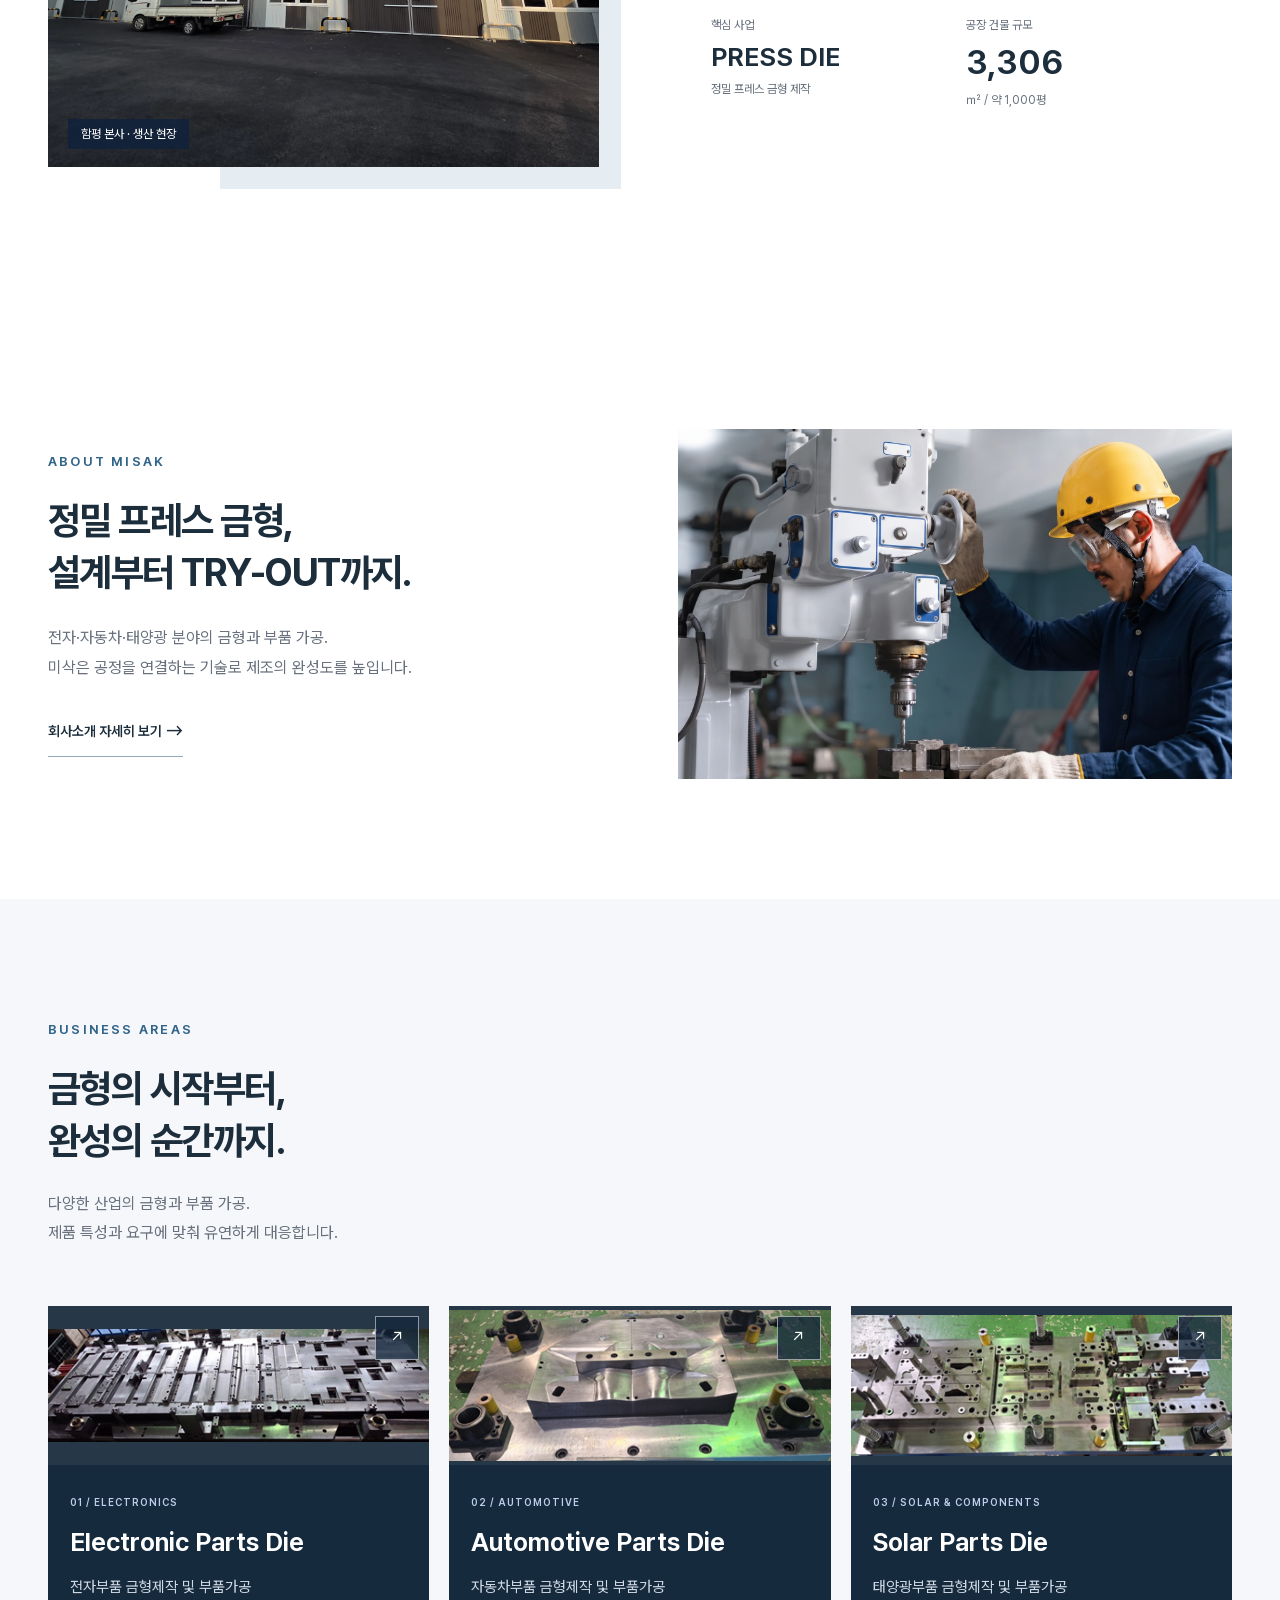
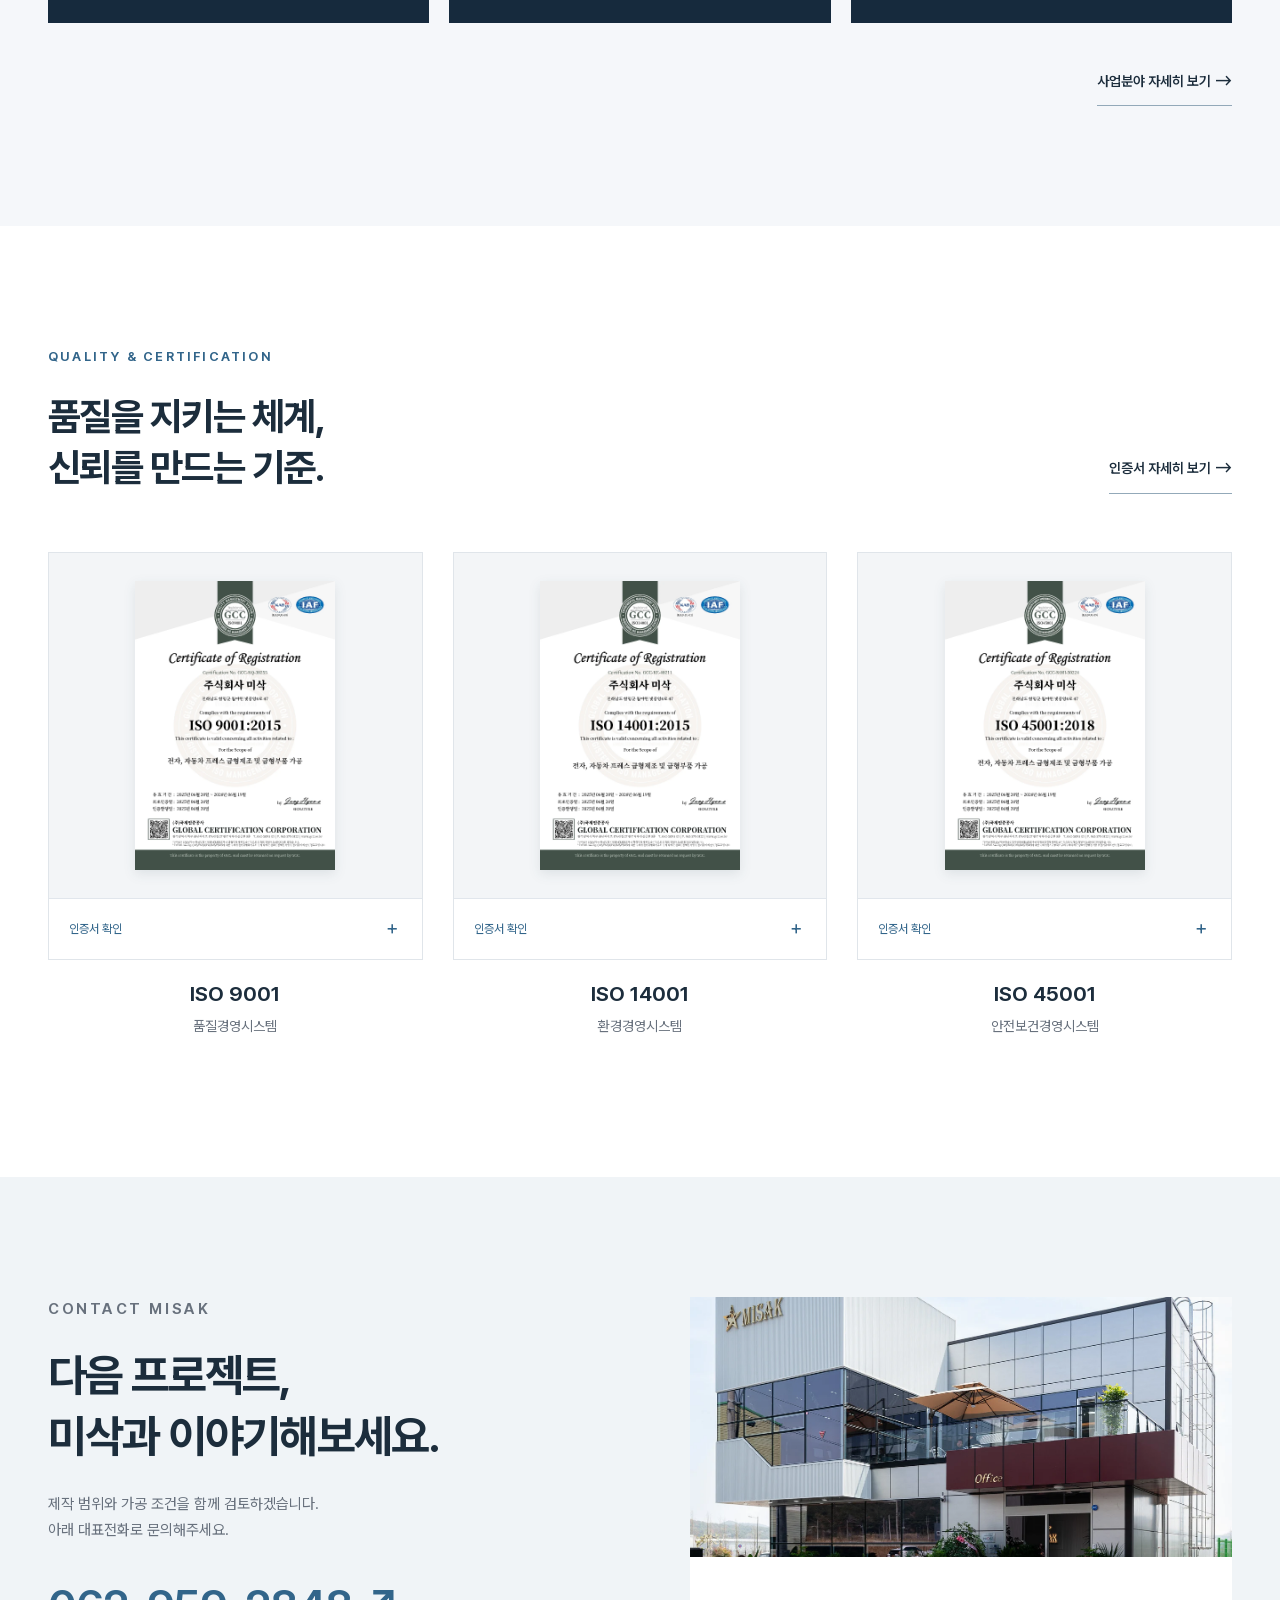
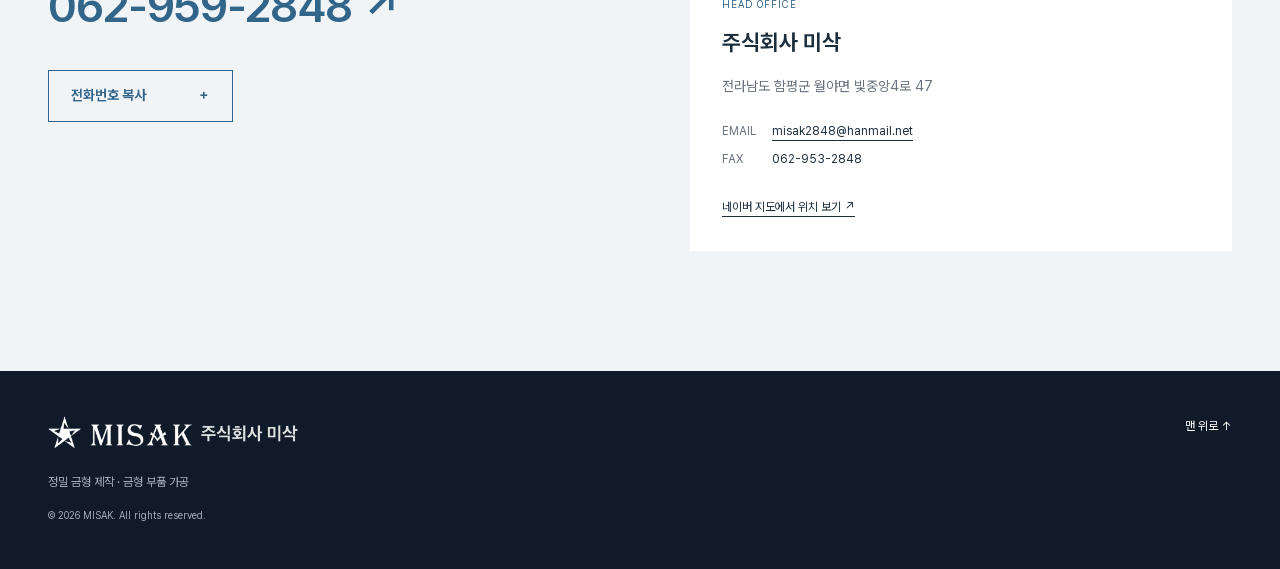
==== commit 875b4dc4: "Use catalogue die photos on the homepage" ====
--- a/index.html
+++ b/index.html
@@ -1,4 +1,5 @@
-<!doctype html><html lang="ko"><head><meta charset="UTF-8"><meta name="viewport" content="width=device-width,initial-scale=1"><meta name="description" content="미삭의 전자·자동차·태양광 금형 제작과 정밀 부품 가공 기술을 소개합니다."><meta name="theme-color" content="#102e39"><title>주식회사 미삭 | 정밀 금형과 부품 가공</title><link rel="stylesheet" href="style.css?v=20261104-hero-opacity80"><script src="script.js?v=process-sequence-slower" defer></script></head><body>
-<a href="#main" class="skip">본문 바로가기</a><header><a href="index.html" class="brand" aria-label="미삭 홈"><img class="official-logo" src="assets/misak-logo.png" alt="MISAK 주식회사 미삭"></a><button class="menu-toggle" aria-expanded="false" aria-controls="nav">메뉴 <span>☰</span></button><nav id="nav" aria-label="주요 메뉴"><details class="nav-company"><summary>회사소개</summary><div><a href="company.html#company-profile">회사 개요</a><a href="company.html#greeting">CEO 인사말</a><a href="company.html#history">회사연혁</a><a href="company.html#organization">조직도</a></div></details><a href="business.html">사업분야</a><details class="nav-company nav-equipment"><summary>보유 설비</summary><div><a href="equipment.html?category=all#equipment">전체 설비</a><a href="equipment.html?category=press#equipment">프레스</a><a href="equipment.html?category=cnc#equipment">머시닝센터</a><a href="equipment.html?category=precision#equipment">정밀 가공·측정</a></div></details><a href="process.html">제작공정</a><a href="certificates.html">인증현황</a><a href="location.html">오시는 길</a><a href="index.html#contact" class="nav-cta">제작 문의 ↗</a></nav></header><main id="main"><section id="home" class="hero"><img src="assets/hero-machining.webp" alt="머시닝센터의 정밀 금속 가공 작업" fetchpriority="high"><div class="hero-shade"></div><div class="hero-inner wrap"><p class="eyebrow">PRECISION · QUALITY · TECHNOLOGY</p><h1>도면의 가능성을,<br>제조의 현실로.<span>FROM DESIGN TO PRODUCTION</span></h1><p class="hero-description">설계부터 가공, 조립과 TRY-OUT까지.<br>미삭의 기술로 고객의 제조 경쟁력을 완성합니다.</p><div class="actions"><a class="hero-more" href="company.html">회사소개 바로가기 <span>⟶</span></a></div><div class="hero-values" aria-label="미삭의 제작 흐름"><span><b>01</b>ENGINEERING<small>요구를 이해하는 설계</small></span><span><b>02</b>MACHINING<small>정밀함을 구현하는 가공</small></span><span><b>03</b>TRY-OUT<small>완성도를 확인하는 검증</small></span></div><div class="hero-bottom"><span>PROGRESSIVE DIE & PRECISION MACHINING</span><a href="business.html">SCROLL DOWN ↓</a></div></div></section><section id="overview" class="section wrap home-company-overview"><div class="section-head"><div><p class="eyebrow">COMPANY OVERVIEW</p><h2>제조의 기본을 지키며,<br>더 나은 결과를 만듭니다.</h2></div><p class="description">미삭은 금형 제작과 금형 부품 가공 분야의 경험을 바탕으로<br class="desktop"> 고객의 요구에 맞는 제조 솔루션을 제공합니다.</p></div><div class="about-grid"><figure class="factory-image reveal"><img src="assets/factory.webp" alt="미삭 공장 외관" loading="lazy"><figcaption>함평 본사 · 생산 현장</figcaption></figure><div class="about-copy reveal"><h3>공정을 이해하는 기술, 현장에서 완성되는 신뢰.</h3><p>전자·자동차·태양광 분야의 금형과 정밀 부품을 제작합니다. 소형부터 대형까지 다양한 가공 설비를 활용하고, 설계·가공·조립·품질 관리가 연결되는 생산 체계를 갖추고 있습니다.</p><p>프로젝트마다 다른 조건을 세심하게 살피고, 공정 간 유기적인 대응으로 고객의 생산을 지원합니다.</p><dl class="facts"><div><dt>핵심 사업</dt><dd class="fact-label">PRESS DIE<span>정밀 프레스 금형 제작</span></dd></div><div><dt>공장 건물 규모</dt><dd>3,306<span>㎡ / 약 1,000평</span></dd></div></dl></div></div></section><section class="section wrap home-overview"><div><p class="eyebrow">ABOUT MISAK</p><h2>정밀 프레스 금형,<br>설계부터 TRY-OUT까지.</h2><p>전자·자동차·태양광 분야의 금형과 부품 가공.<br>미삭은 공정을 연결하는 기술로 제조의 완성도를 높입니다.</p><a class="detail-link" href="company.html">회사소개 자세히 보기 ⟶</a></div><img src="assets/precision-worker.webp" alt="정밀 가공 작업 이미지" loading="lazy"></section><section id="business" class="section tinted home-business"><div class="wrap"><div class="section-head"><div><p class="eyebrow">BUSINESS AREAS</p><h2>금형의 시작부터,<br>완성의 순간까지.</h2></div><p class="description">다양한 산업의 금형과 부품 가공.<br>제품 특성과 요구에 맞춰 유연하게 대응합니다.</p></div><div class="product-grid"><article class="product reveal"><button class="image-button" data-image="assets/product-electronics.webp" data-title="전자 금형 부품" aria-label="전자 금형 부품 사진 크게 보기"><img src="assets/product-electronics.webp" alt="전자 금형용 정밀 가공 부품" loading="lazy"><span>↗</span></button><div><span class="index">01 / ELECTRONICS</span><h3>Electronic Parts Die</h3><p>전자부품 금형제작 및 부품가공</p></div></article><article class="product reveal"><button class="image-button" data-image="assets/product-auto.webp" data-title="자동차 금형 부품" aria-label="자동차 금형 부품 사진 크게 보기"><img src="assets/product-auto.webp" alt="다양한 금형 부품과 가공 제품" loading="lazy"><span>↗</span></button><div><span class="index">02 / AUTOMOTIVE</span><h3>Automotive Parts Die</h3><p>자동차부품 금형제작 및 부품가공</p></div></article><article class="product reveal"><button class="image-button" data-image="assets/product-solar.webp" data-title="정밀 부품 가공" aria-label="정밀 가공 부품 사진 크게 보기"><img src="assets/product-solar.webp" alt="곡면과 구멍을 정밀하게 가공한 금속 부품" loading="lazy"><span>↗</span></button><div><span class="index">03 / SOLAR & COMPONENTS</span><h3>Solar Parts Die</h3><p>태양광부품 금형제작 및 부품가공</p></div></article></div><div class="home-detail"><a class="detail-link" href="business.html">사업분야 자세히 보기 ⟶</a></div></div></section><section class="section wrap home-cert"><div class="section-head"><div><p class="eyebrow">QUALITY & CERTIFICATION</p><h2>품질을 지키는 체계,<br>신뢰를 만드는 기준.</h2></div><a class="detail-link" href="certificates.html">인증서 자세히 보기 ⟶</a></div><div class="certificate-gallery"><article class="certificate"><button data-image="assets/cert-iso9001.webp" data-title="ISO 9001 · 품질경영시스템" aria-label="ISO 9001 인증서 크게 보기"><span class="cert-paper"><img src="assets/cert-iso9001.webp" alt="주식회사 미삭 ISO 9001 인증서" loading="lazy"></span><span class="cert-view">인증서 확인 <b>＋</b></span></button><div><h3>ISO 9001</h3><p>품질경영시스템</p></div></article><article class="certificate"><button data-image="assets/cert-iso14001.webp" data-title="ISO 14001 · 환경경영시스템" aria-label="ISO 14001 인증서 크게 보기"><span class="cert-paper"><img src="assets/cert-iso14001.webp" alt="주식회사 미삭 ISO 14001 인증서" loading="lazy"></span><span class="cert-view">인증서 확인 <b>＋</b></span></button><div><h3>ISO 14001</h3><p>환경경영시스템</p></div></article><article class="certificate"><button data-image="assets/cert-iso45001.webp" data-title="ISO 45001 · 안전보건경영시스템" aria-label="ISO 45001 인증서 크게 보기"><span class="cert-paper"><img src="assets/cert-iso45001.webp" alt="주식회사 미삭 ISO 45001 인증서" loading="lazy"></span><span class="cert-view">인증서 확인 <b>＋</b></span></button><div><h3>ISO 45001</h3><p>안전보건경영시스템</p></div></article></div></section><section id="contact" class="section contact"><div class="wrap contact-grid"><div><p class="eyebrow">CONTACT MISAK</p><h2>다음 프로젝트,<br>미삭과 이야기해보세요.</h2><p>제작 범위와 가공 조건을 함께 검토하겠습니다.<br>아래 대표전화로 문의해주세요.</p><a class="contact-phone" href="tel:0629592848">062-959-2848 ↗</a><button class="button outline copy-phone">전화번호 복사 <span>＋</span></button><p class="copy-status" role="status" aria-live="polite"></p></div><div class="address-card"><img src="assets/office.webp" alt="미삭 사무동 외관" loading="lazy"><div><span>HEAD OFFICE</span><h3>주식회사 미삭</h3><p>전라남도 함평군 월야면 빛중앙4로 47</p><dl><div><dt>EMAIL</dt><dd><a href="mailto:misak2848@hanmail.net">misak2848@hanmail.net</a></dd></div><div><dt>FAX</dt><dd>062-953-2848</dd></div></dl><a href="https://map.naver.com/p/search/전라남도%20함평군%20월야면%20빛중앙4로%2047" target="_blank" rel="noopener noreferrer">네이버 지도에서 위치 보기 ↗</a></div></div></div></section></main><footer class="wrap"><a href="index.html" class="footer-brand" aria-label="미삭 홈"><img src="assets/misak-logo.png" alt="MISAK 주식회사 미삭"></a><p>정밀 금형 제작 · 금형 부품 가공</p><small>© 2026 MISAK. All rights reserved.</small><a href="index.html" class="top-link">맨 위로 ↑</a></footer>
+<!doctype html><html lang="ko"><head><meta charset="UTF-8"><meta name="viewport" content="width=device-width,initial-scale=1"><meta name="description" content="미삭의 전자·자동차·태양광 금형 제작과 정밀 부품 가공 기술을 소개합니다."><meta name="theme-color" content="#102e39"><title>주식회사 미삭 | 정밀 금형과 부품 가공</title><link rel="stylesheet" href="style.css?v=20261106-misak-review"><script src="script.js?v=process-sequence-slower" defer></script><link rel="stylesheet" href="business-photos.css">
+</head><body>
+<a href="#main" class="skip">본문 바로가기</a><header><a href="index.html" class="brand" aria-label="미삭 홈"><img class="official-logo" src="assets/misak-logo.png" alt="MISAK 주식회사 미삭"></a><button class="menu-toggle" aria-expanded="false" aria-controls="nav">메뉴 <span>☰</span></button><nav id="nav" aria-label="주요 메뉴"><details class="nav-company"><summary>회사소개</summary><div><a href="company.html#company-profile">회사 개요</a><a href="company.html#greeting">CEO 인사말</a><a href="company.html#history">회사연혁</a><a href="company.html#organization">조직도</a></div></details><a href="business.html">사업분야</a><details class="nav-company nav-equipment"><summary>보유 설비</summary><div><a href="equipment.html?category=all#equipment">전체 설비</a><a href="equipment.html?category=press#equipment">프레스</a><a href="equipment.html?category=cnc#equipment">머시닝센터</a><a href="equipment.html?category=precision#equipment">정밀 가공·측정</a></div></details><a href="process.html">제작공정</a><a href="certificates.html">인증현황</a><a href="location.html">오시는 길</a><a href="index.html#contact" class="nav-cta">제작 문의 ↗</a></nav></header><main id="main"><section id="home" class="hero"><img src="assets/hero-machining.webp" alt="머시닝센터의 정밀 금속 가공 작업" fetchpriority="high"><div class="hero-shade"></div><div class="hero-inner wrap"><p class="eyebrow">PRECISION · QUALITY · TECHNOLOGY</p><h1>도면의 가능성을,<br>제조의 현실로.<span>FROM DESIGN TO PRODUCTION</span></h1><p class="hero-description">설계부터 가공, 조립과 TRY-OUT까지.<br>미삭의 기술로 고객의 제조 경쟁력을 완성합니다.</p><div class="actions"><a class="hero-more" href="company.html">회사소개 바로가기 <span>⟶</span></a></div><div class="hero-values" aria-label="미삭의 제작 흐름"><span><b>01</b>ENGINEERING<small>요구를 이해하는 설계</small></span><span><b>02</b>MACHINING<small>정밀함을 구현하는 가공</small></span><span><b>03</b>TRY-OUT<small>완성도를 확인하는 검증</small></span></div><div class="hero-bottom"><span>PROGRESSIVE DIE & PRECISION MACHINING</span><a href="business.html">SCROLL DOWN ↓</a></div></div></section><section id="overview" class="section wrap home-company-overview"><div class="section-head"><div><p class="eyebrow">COMPANY OVERVIEW</p><h2>제조의 기본을 지키며,<br>더 나은 결과를 만듭니다.</h2></div><p class="description">미삭은 금형 제작과 금형 부품 가공 분야의 경험을 바탕으로<br class="desktop"> 고객의 요구에 맞는 제조 솔루션을 제공합니다.</p></div><div class="about-grid"><figure class="factory-image reveal"><img src="assets/factory.webp" alt="미삭 공장 외관" loading="lazy"><figcaption>함평 본사 · 생산 현장</figcaption></figure><div class="about-copy reveal"><h3>공정을 이해하는 기술, 현장에서 완성되는 신뢰.</h3><p>전자·자동차·태양광 분야의 금형과 정밀 부품을 제작합니다. 소형부터 대형까지 다양한 가공 설비를 활용하고, 설계·가공·조립·품질 관리가 연결되는 생산 체계를 갖추고 있습니다.</p><p>프로젝트마다 다른 조건을 세심하게 살피고, 공정 간 유기적인 대응으로 고객의 생산을 지원합니다.</p><dl class="facts"><div><dt>핵심 사업</dt><dd class="fact-label">PRESS DIE<span>정밀 프레스 금형 제작</span></dd></div><div><dt>공장 건물 규모</dt><dd>3,306<span>㎡ / 약 1,000평</span></dd></div></dl></div></div></section><section class="section wrap home-overview"><div><p class="eyebrow">ABOUT MISAK</p><h2>정밀 프레스 금형,<br>설계부터 TRY-OUT까지.</h2><p>전자·자동차·태양광 분야의 금형과 부품 가공.<br>미삭은 공정을 연결하는 기술로 제조의 완성도를 높입니다.</p><a class="detail-link" href="company.html">회사소개 자세히 보기 ⟶</a></div><img src="assets/precision-worker.webp" alt="정밀 가공 작업 이미지" loading="lazy"></section><section id="business" class="section tinted home-business"><div class="wrap"><div class="section-head"><div><p class="eyebrow">BUSINESS AREAS</p><h2>금형의 시작부터,<br>완성의 순간까지.</h2></div><p class="description">다양한 산업의 금형과 부품 가공.<br>제품 특성과 요구에 맞춰 유연하게 대응합니다.</p></div><div class="product-grid"><article class="product reveal"><button class="image-button" data-image="assets/catalogue-die-electronics.png" data-title="전자 금형 부품" aria-label="전자 금형 부품 사진 크게 보기"><img src="assets/catalogue-die-electronics.png" alt="전자부품 금형" loading="lazy"><span>↗</span></button><div><span class="index">01 / ELECTRONICS</span><h3>Electronic Parts Die</h3><p>전자부품 금형제작 및 부품가공</p></div></article><article class="product reveal"><button class="image-button" data-image="assets/catalogue-die-auto.png" data-title="자동차 금형 부품" aria-label="자동차 금형 부품 사진 크게 보기"><img src="assets/catalogue-die-auto.png" alt="자동차부품 금형" loading="lazy"><span>↗</span></button><div><span class="index">02 / AUTOMOTIVE</span><h3>Automotive Parts Die</h3><p>자동차부품 금형제작 및 부품가공</p></div></article><article class="product reveal"><button class="image-button" data-image="assets/catalogue-die-solar.png" data-title="태양광부품 금형" aria-label="태양광부품 금형 사진 크게 보기"><img src="assets/catalogue-die-solar.png" alt="태양광부품 금형" loading="lazy"><span>↗</span></button><div><span class="index">03 / SOLAR & COMPONENTS</span><h3>Solar Parts Die</h3><p>태양광부품 금형제작 및 부품가공</p></div></article></div><div class="home-detail"><a class="detail-link" href="business.html">사업분야 자세히 보기 ⟶</a></div></div></section><section class="section wrap home-cert"><div class="section-head"><div><p class="eyebrow">QUALITY & CERTIFICATION</p><h2>품질을 지키는 체계,<br>신뢰를 만드는 기준.</h2></div><a class="detail-link" href="certificates.html">인증서 자세히 보기 ⟶</a></div><div class="certificate-gallery"><article class="certificate"><button data-image="assets/cert-iso9001.webp" data-title="ISO 9001 · 품질경영시스템" aria-label="ISO 9001 인증서 크게 보기"><span class="cert-paper"><img src="assets/cert-iso9001.webp" alt="주식회사 미삭 ISO 9001 인증서" loading="lazy"></span><span class="cert-view">인증서 확인 <b>＋</b></span></button><div><h3>ISO 9001</h3><p>품질경영시스템</p></div></article><article class="certificate"><button data-image="assets/cert-iso14001.webp" data-title="ISO 14001 · 환경경영시스템" aria-label="ISO 14001 인증서 크게 보기"><span class="cert-paper"><img src="assets/cert-iso14001.webp" alt="주식회사 미삭 ISO 14001 인증서" loading="lazy"></span><span class="cert-view">인증서 확인 <b>＋</b></span></button><div><h3>ISO 14001</h3><p>환경경영시스템</p></div></article><article class="certificate"><button data-image="assets/cert-iso45001.webp" data-title="ISO 45001 · 안전보건경영시스템" aria-label="ISO 45001 인증서 크게 보기"><span class="cert-paper"><img src="assets/cert-iso45001.webp" alt="주식회사 미삭 ISO 45001 인증서" loading="lazy"></span><span class="cert-view">인증서 확인 <b>＋</b></span></button><div><h3>ISO 45001</h3><p>안전보건경영시스템</p></div></article></div></section><section id="contact" class="section contact"><div class="wrap contact-grid"><div><p class="eyebrow">CONTACT MISAK</p><h2>다음 프로젝트,<br>미삭과 이야기해보세요.</h2><p>제작 범위와 가공 조건을 함께 검토하겠습니다.<br>아래 대표전화로 문의해주세요.</p><a class="contact-phone" href="tel:0629592848">062-959-2848 ↗</a><button class="button outline copy-phone">전화번호 복사 <span>＋</span></button><p class="copy-status" role="status" aria-live="polite"></p></div><div class="address-card"><img src="assets/office.webp" alt="미삭 사무동 외관" loading="lazy"><div><span>HEAD OFFICE</span><h3>주식회사 미삭</h3><p>전라남도 함평군 월야면 빛중앙4로 47</p><dl><div><dt>EMAIL</dt><dd><a href="mailto:misak2848@hanmail.net">misak2848@hanmail.net</a></dd></div><div><dt>FAX</dt><dd>062-953-2848</dd></div></dl><a href="https://map.naver.com/p/search/전라남도%20함평군%20월야면%20빛중앙4로%2047" target="_blank" rel="noopener noreferrer">네이버 지도에서 위치 보기 ↗</a></div></div></div></section></main><footer class="wrap"><a href="index.html" class="footer-brand" aria-label="미삭 홈"><img src="assets/misak-logo.png" alt="MISAK 주식회사 미삭"></a><p>정밀 금형 제작 · 금형 부품 가공</p><small>© 2026 MISAK. All rights reserved.</small><a href="index.html" class="top-link">맨 위로 ↑</a></footer>
 <dialog class="image-dialog"><button class="dialog-close" aria-label="사진 닫기">닫기 ×</button><img alt=""><p></p></dialog>
 </body></html>
--- a/style.css
+++ b/style.css
@@ -228,3 +228,21 @@
 #equipment .equipment-grid article>div{padding:24px;min-height:150px;flex:1;background:#f5f7f9}
 @media(max-width:850px){#equipment .equipment-grid img,#equipment .equipment-grid img.equipment-contain,#equipment .equipment-grid img.equipment-photo{height:240px;padding:20px}}
 @media(max-width:600px){#equipment .equipment-grid img,#equipment .equipment-grid img.equipment-contain,#equipment .equipment-grid img.equipment-photo{height:180px;padding:14px}#equipment .equipment-grid article>div{padding:16px 12px;min-height:145px}}
+
+#organization .org-pillars{grid-template-columns:repeat(2,minmax(0,1fr))}
+#organization .org-teams{grid-template-columns:repeat(2,minmax(0,1fr))}
+.process-summary li:nth-child(2) .process-step-image img{object-fit:cover;padding:0}
+.process-summary .process-dispatch{display:grid;place-items:center;background:#21394b;color:#c4dceb}
+@media(min-width:851px){
+.process-summary>li:nth-child(n){grid-area:auto}
+.process-summary>li:not(:last-child):after{content:'→';right:-35px;left:auto;top:46%;bottom:auto}
+.process-summary>li:nth-child(3):after{content:none}
+}
+.equipment-inventory{margin-top:70px}
+.equipment-inventory h2{margin-bottom:24px}
+.inventory-grid{display:grid;grid-template-columns:repeat(auto-fit,minmax(min(100%,290px),1fr));gap:24px;align-items:start}
+.inventory-grid table{width:100%;border-collapse:collapse;background:#f5f7f9}
+.inventory-grid caption{text-align:left;font-weight:700;padding:12px 14px;background:#24465f;color:white}
+.inventory-grid th,.inventory-grid td{padding:8px 14px;border-bottom:1px solid var(--line);text-align:left}
+.inventory-grid tbody th{font-weight:500}
+@media(max-width:600px){#organization .org-pillars{grid-template-columns:1fr}}
--- a/business-photos.css
+++ b/business-photos.css
@@ -0,0 +1,9 @@
+#business .product-grid .product { min-height: 0; margin-top: 0; background: #162a3d; }
+#business .product-grid .image-button {
+  position: relative; display: block; width: 100%; height: auto; aspect-ratio: 2.4;
+  background: #263747;
+}
+#business .product-grid .image-button img { object-fit: contain; filter: none; }
+#business .product-grid .image-button::after { display: none; }
+#business .product-grid .image-button > span { top: 10px; right: 10px; background: #14273cbd; }
+#business .product-grid .product > div { position: static; padding: 22px; }
